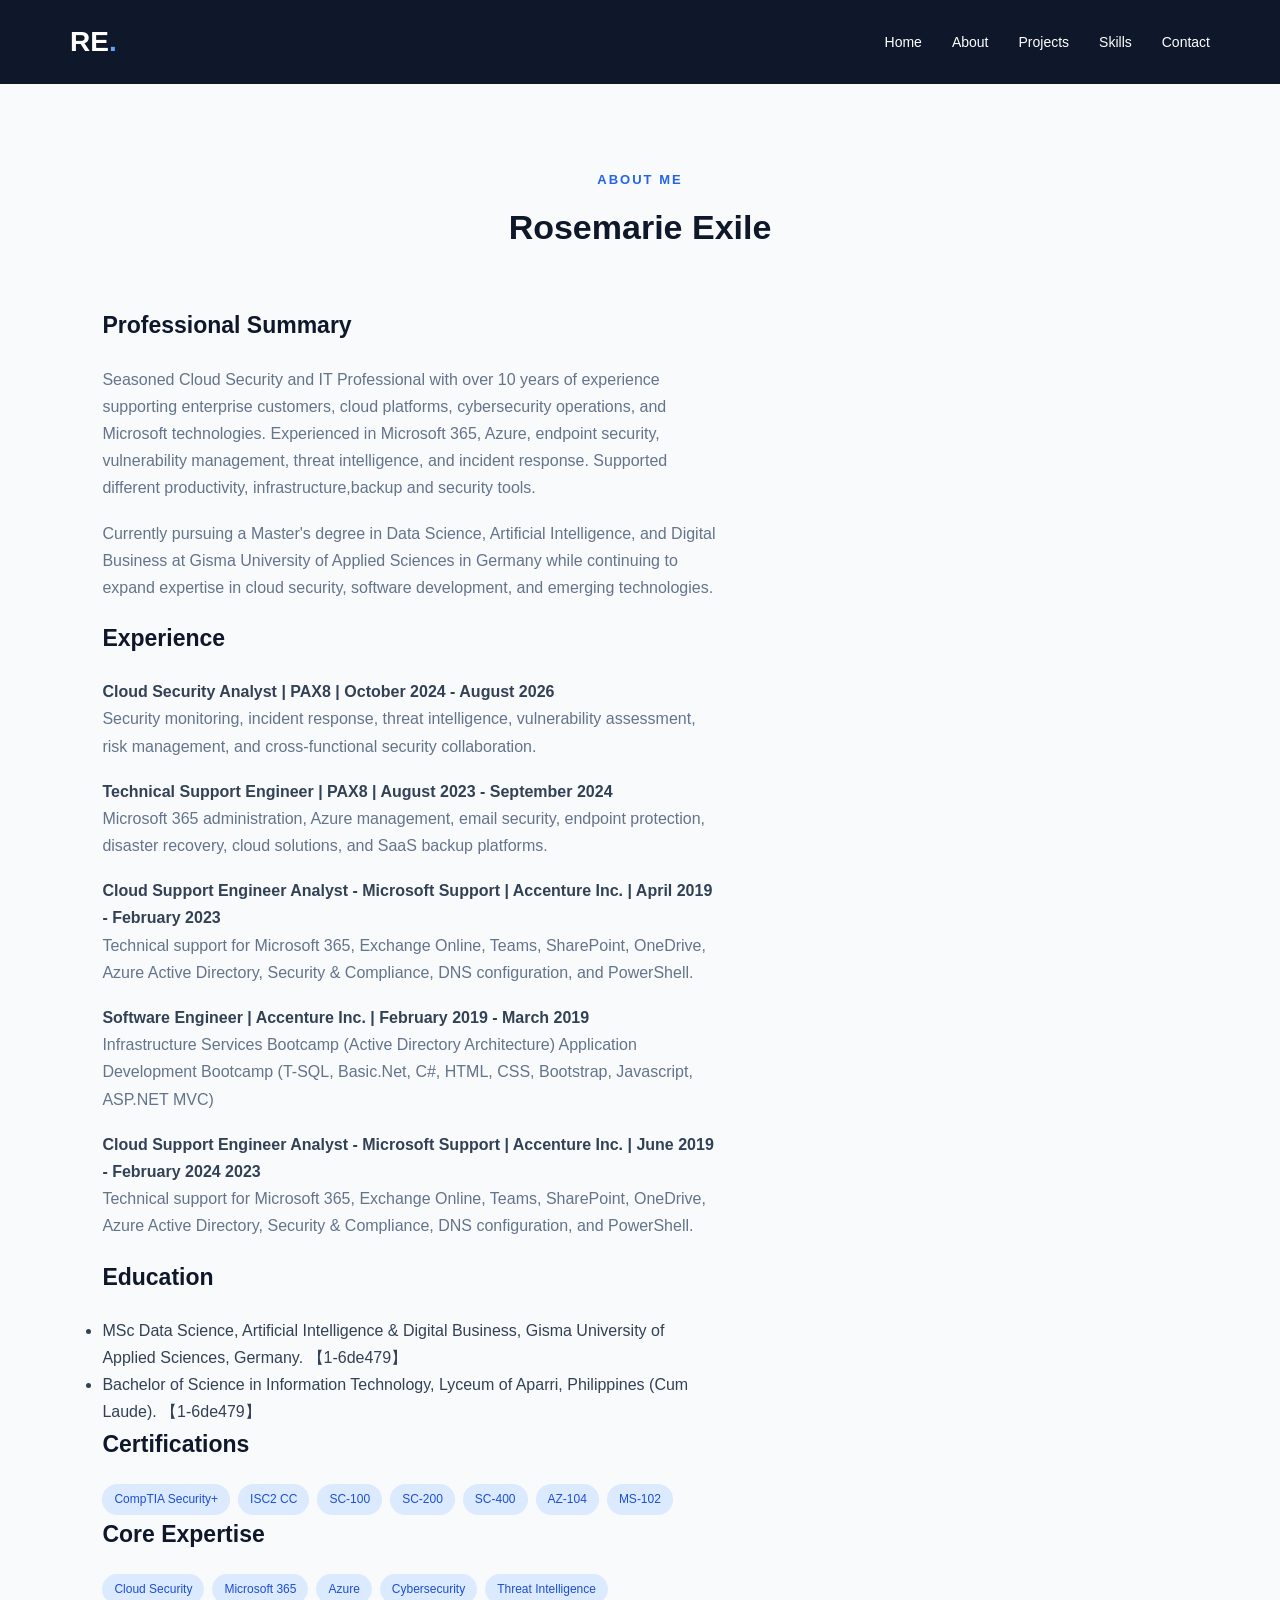
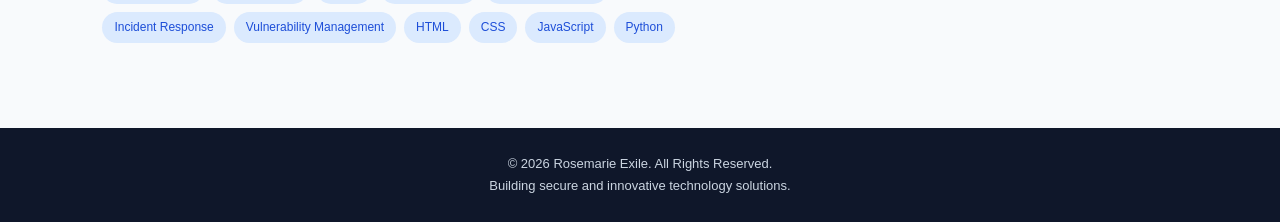
==== about.html @ 99859e03 "Update index, about and style" ====
<!DOCTYPE html>
<html lang="en">
<head>
    <meta charset="UTF-8">
    <meta name="viewport" content="width=device-width, initial-scale=1.0">
    <title>About Me | Rosemarie Exile</title>
    <link rel="stylesheet" href="style.css">
</head>

<body>

    <!-- NAVIGATION -->
    <header class="header">
        <nav class="navbar">
            <a href="index.html" class="logo">RE<span>.</span></a>

            <ul class="nav-links">
                <li><a href="index.html">Home</a></li>
                <li><a href="about.html">About</a></li>
                <li><a href="index.html#projects">Projects</a></li>
                <li><a href="index.html#skills">Skills</a></li>
                <li><a href="index.html#contact">Contact</a></li>
            </ul>
        </nav>
    </header>

    <!-- ABOUT CONTENT -->
    <section class="section">

        <div class="section-heading">
            <p>ABOUT ME</p>
            <h2>Rosemarie Exile</h2>
        </div>

        <div class="about-content">

            <div class="about-text">

                <h3>Professional Summary</h3>

                <p>
                    Seasoned Cloud Security and IT Professional with over
                    10 years of experience supporting enterprise customers,
                    cloud platforms, cybersecurity operations, and Microsoft
                    technologies. Experienced in Microsoft 365, Azure,
                    endpoint security, vulnerability management,
                    threat intelligence, and incident response. Supported different 
                    productivity, infrastructure,backup and security tools.
                </p>

                <p>
                    Currently pursuing a Master's degree in Data Science,
                    Artificial Intelligence, and Digital Business at
                    Gisma University of Applied Sciences in Germany while
                    continuing to expand expertise in cloud security,
                    software development, and emerging technologies.
                </p>

                <h3>Experience</h3>

                <h4>Cloud Security Analyst | PAX8 | October 2024 - August 2026</h4>
                <p>
                    Security monitoring, incident response, threat intelligence,
                    vulnerability assessment, risk management, and cross-functional
                    security collaboration. 
                </p>

                <h4>Technical Support Engineer | PAX8 | August 2023 - September 2024</h4>
                <p>
                    Microsoft 365 administration, Azure management,
                    email security, endpoint protection, disaster recovery,
                    cloud solutions, and SaaS backup platforms. 
                </p>

                <h4>Cloud Support Engineer Analyst - Microsoft Support | Accenture Inc. | April 2019 - February 2023</h4>
                <p>
                    Technical support for Microsoft 365, Exchange Online,
                    Teams, SharePoint, OneDrive, Azure Active Directory,
                    Security & Compliance, DNS configuration, and PowerShell. 
                </p>

                <h4>Software Engineer | Accenture Inc. | February 2019 - March 2019</h4>
                <p>
                    Infrastructure Services Bootcamp (Active Directory Architecture) 
                    Application Development Bootcamp (T-SQL, Basic.Net, C#, HTML, CSS,
                    Bootstrap, Javascript, ASP.NET MVC)

                </p>

                <h4>Cloud Support Engineer Analyst - Microsoft Support | Accenture Inc. | June 2019 - February 2024 2023</h4>
                <p>
                    Technical support for Microsoft 365, Exchange Online,
                    Teams, SharePoint, OneDrive, Azure Active Directory,
                    Security & Compliance, DNS configuration, and PowerShell. 
                </p>

                <h3>Education</h3>

                <ul>
                    <li>
                        MSc Data Science, Artificial Intelligence &
                        Digital Business,
                        Gisma University of Applied Sciences,
                        Germany. 【1-6de479】
                    </li>

                    <li>
                        Bachelor of Science in Information Technology,
                        Lyceum of Aparri, Philippines
                        (Cum Laude). 【1-6de479】
                    </li>
                </ul>

                <h3>Certifications</h3>

                <div class="skill-list">
                    <span>CompTIA Security+</span>
                    <span>ISC2 CC</span>
                    <span>SC-100</span>
                    <span>SC-200</span>
                    <span>SC-400</span>
                    <span>AZ-104</span>
                    <span>MS-102</span>
                </div>

                <h3>Core Expertise</h3>

                <div class="skill-list">
                    <span>Cloud Security</span>
                    <span>Microsoft 365</span>
                    <span>Azure</span>
                    <span>Cybersecurity</span>
                    <span>Threat Intelligence</span>
                    <span>Incident Response</span>
                    <span>Vulnerability Management</span>
                    <span>HTML</span>
                    <span>CSS</span>
                    <span>JavaScript</span>
                    <span>Python</span>
                </div>

            </div>

        </div>

    </section>

    <!-- FOOTER -->
    <footer class="footer">
        <p>&copy; 2026 Rosemarie Exile. All Rights Reserved.</p>
        <p>Building secure and innovative technology solutions.</p>
    </footer>

</body>
</html>
---- style.css ----
/* GENERAL SETTINGS */
* {
    margin: 0;
    padding: 0;
    box-sizing: border-box;
    scroll-behavior: smooth;
}

:root {
    --primary: #2563eb;
    --dark: #0f172a;
    --light: #f8fafc;
    --text: #334155;
    --muted: #64748b;
    --white: #ffffff;
}

body {
    font-family: Arial, Helvetica, sans-serif;
    background: var(--light);
    color: var(--text);
    line-height: 1.7;
}

a {
    text-decoration: none;
}

/* NAVIGATION */
.header {
    background: var(--dark);
    position: sticky;
    top: 0;
    z-index: 100;
}

.navbar {
    max-width: 1200px;
    margin: auto;
    padding: 18px 30px;
    display: flex;
    justify-content: space-between;
    align-items: center;
}

.logo {
    color: var(--white);
    font-size: 28px;
    font-weight: bold;
}

.logo span {
    color: #60a5fa;
}

.nav-links {
    display: flex;
    gap: 30px;
    list-style: none;
}

.nav-links a {
    color: var(--white);
    font-size: 14px;
    transition: 0.3s;
}

.nav-links a:hover {
    color: #60a5fa;
}

/* HERO SECTION */
.hero {
    min-height: 550px;
    background: var(--dark);
    color: var(--white);
    display: flex;
    align-items: center;
    justify-content: space-between;
    padding: 80px max(8%, calc((100% - 1100px) / 2));
    gap: 50px;
}

.hero-content {
    max-width: 650px;
}

.greeting {
    color: #60a5fa;
    font-weight: bold;
    letter-spacing: 2px;
    font-size: 13px;
}

.hero h1 {
    font-size: clamp(36px, 5vw, 56px);
    margin: 15px 0;
}

.hero h1 span {
    color: #60a5fa;
    display: inline-block;
    white-space: nowrap;
    border-right: 3px solid #60a5fa;
    clip-path: inset(0 100% 0 0);
    animation: name-typing 2s steps(15, end) forwards,
        cursor-blink 0.5s step-end 4,
        cursor-hide 0s 2s forwards;
}

@keyframes name-typing {
    to {
        clip-path: inset(0 0 0 0);
    }
}

@keyframes cursor-blink {
    50% {
        border-color: transparent;
    }
}

@keyframes cursor-hide {
    to {
        border-color: transparent;
    }
}

@media (prefers-reduced-motion: reduce) {
    .hero h1 span {
        animation: none;
        clip-path: none;
        border-right: 0;
    }
}

.hero h2 {
    font-size: 22px;
    margin-bottom: 20px;
    color: #cbd5e1;
}

.hero-description {
    color: #cbd5e1;
    margin-bottom: 30px;
}

.hero-image img {
    width: 260px;
    height: 260px;
    object-fit: cover;
    border-radius: 50%;
     /* border: 5px solid #2563eb;*/
}

/* BUTTONS */
.hero-buttons {
    display: flex;
    flex-wrap: wrap;
    gap: 15px;
}

.btn {
    display: inline-block;
    padding: 12px 25px;
    border-radius: 6px;
    font-weight: bold;
    transition: 0.3s;
}

.primary-btn {
    background: var(--primary);
    color: var(--white);
}

.primary-btn:hover {
    background: #1d4ed8;
    transform: translateY(-3px);
}

.secondary-btn {
    border: 1px solid #60a5fa;
    color: var(--white);
}

.secondary-btn:hover {
    background: #2563eb;
}

/* GENERAL SECTIONS */
.section {
    padding: 85px 8%;
    max-width: 1400px;
    margin: auto;
}

.section-heading {
    text-align: center;
    margin-bottom: 50px;
}

.section-heading > p {
    color: var(--primary);
    font-weight: bold;
    letter-spacing: 2px;
    font-size: 13px;
}

.section-heading h2 {
    color: var(--dark);
    font-size: 34px;
    margin: 8px 0;
}

.section-heading span {
    color: var(--muted);
}

/* ABOUT SECTION */
.about-content {
    display: grid;
    grid-template-columns: 1.5fr 1fr;
    gap: 50px;
    align-items: start;
}

.about-text h3,
.about-card h3 {
    color: var(--dark);
    font-size: 23px;
    margin-bottom: 20px;
}

.about-text p {
    margin-bottom: 18px;
    color: var(--muted);
}

.about-text .btn {
    margin-top: 10px;
}

.about-card {
    background: var(--white);
    padding: 30px;
    border-radius: 12px;
    box-shadow: 0 5px 20px rgba(15, 23, 42, 0.07);
}

.highlight {
    border-left: 4px solid var(--primary);
    padding-left: 15px;
    margin: 20px 0;
}

.highlight h4 {
    color: var(--primary);
    font-size: 19px;
}

.highlight p {
    color: var(--muted);
}

/* PROJECTS */
.projects-section {
    background: #eff6ff;
    max-width: none;
}

.project-grid {
    max-width: 1200px;
    margin: auto;
    display: grid;
    grid-template-columns: repeat(3, 1fr);
    gap: 25px;
}

.project-card {
    background: var(--white);
    border-radius: 12px;
    overflow: hidden;
    box-shadow: 0 5px 20px rgba(15, 23, 42, 0.07);
    transition: 0.3s;
}

.project-card:hover {
    transform: translateY(-7px);
    box-shadow: 0 10px 25px rgba(15, 23, 42, 0.12);
}

.project-card img {
    width: 100%;
    height: 200px;
    object-fit: cover;
}

.project-info {
    padding: 25px;
}

.project-info h3 {
    color: var(--dark);
    margin-bottom: 10px;
}

.project-info p {
    color: var(--muted);
    font-size: 14px;
    margin-bottom: 20px;
}

.project-tags,
.skill-list {
    display: flex;
    flex-wrap: wrap;
    gap: 8px;
    margin-bottom: 20px;
}

.project-tags span,
.skill-list span {
    background: #dbeafe;
    color: #1d4ed8;
    padding: 5px 12px;
    border-radius: 20px;
    font-size: 12px;
}

.project-info a {
    color: var(--primary);
    font-weight: bold;
}

/* SKILLS */
.skills-grid {
    display: grid;
    grid-template-columns: repeat(2, 1fr);
    gap: 25px;
}

.skill-category {
    background: var(--white);
    padding: 25px;
    border-radius: 12px;
    border: 1px solid #e2e8f0;
}

.skill-category h3 {
    color: var(--dark);
    margin-bottom: 20px;
}

.skill-list {
    margin-bottom: 0;
}

/* CONTACT */
.contact-section {
    text-align: center;
}

.contact-links {
    display: flex;
    justify-content: center;
    align-items: center;
    gap: 25px;
    flex-wrap: wrap;
}

.contact-links > a:not(.btn) {
    color: var(--primary);
    font-weight: bold;
}

.contact-links > a:not(.btn):hover {
    text-decoration: underline;
}

/* FOOTER */
.footer {
    background: var(--dark);
    color: #cbd5e1;
    text-align: center;
    padding: 25px;
    font-size: 13px;
}

/* RESPONSIVE DESIGN */
@media (max-width: 768px) {

    .navbar {
        flex-direction: column;
        gap: 15px;
    }

    .nav-links {
        gap: 15px;
        flex-wrap: wrap;
        justify-content: center;
    }

    .hero {
        flex-direction: column-reverse;
        text-align: center;
        padding: 60px 25px;
    }

    .hero-image img {
        width: 200px;
        height: 200px;
    }

    .hero-buttons {
        justify-content: center;
    }

    .about-content {
        grid-template-columns: 1fr;
    }

    .project-grid {
        grid-template-columns: 1fr;
    }

    .skills-grid {
        grid-template-columns: 1fr;
    }

    .section {
        padding: 60px 25px;
    }
}

@media (max-width: 400px) {
    .nav-links {
        gap: 10px;
    }

    .nav-links a {
        font-size: 12px;
    }

    .hero h2 {
        font-size: 18px;
    }
}
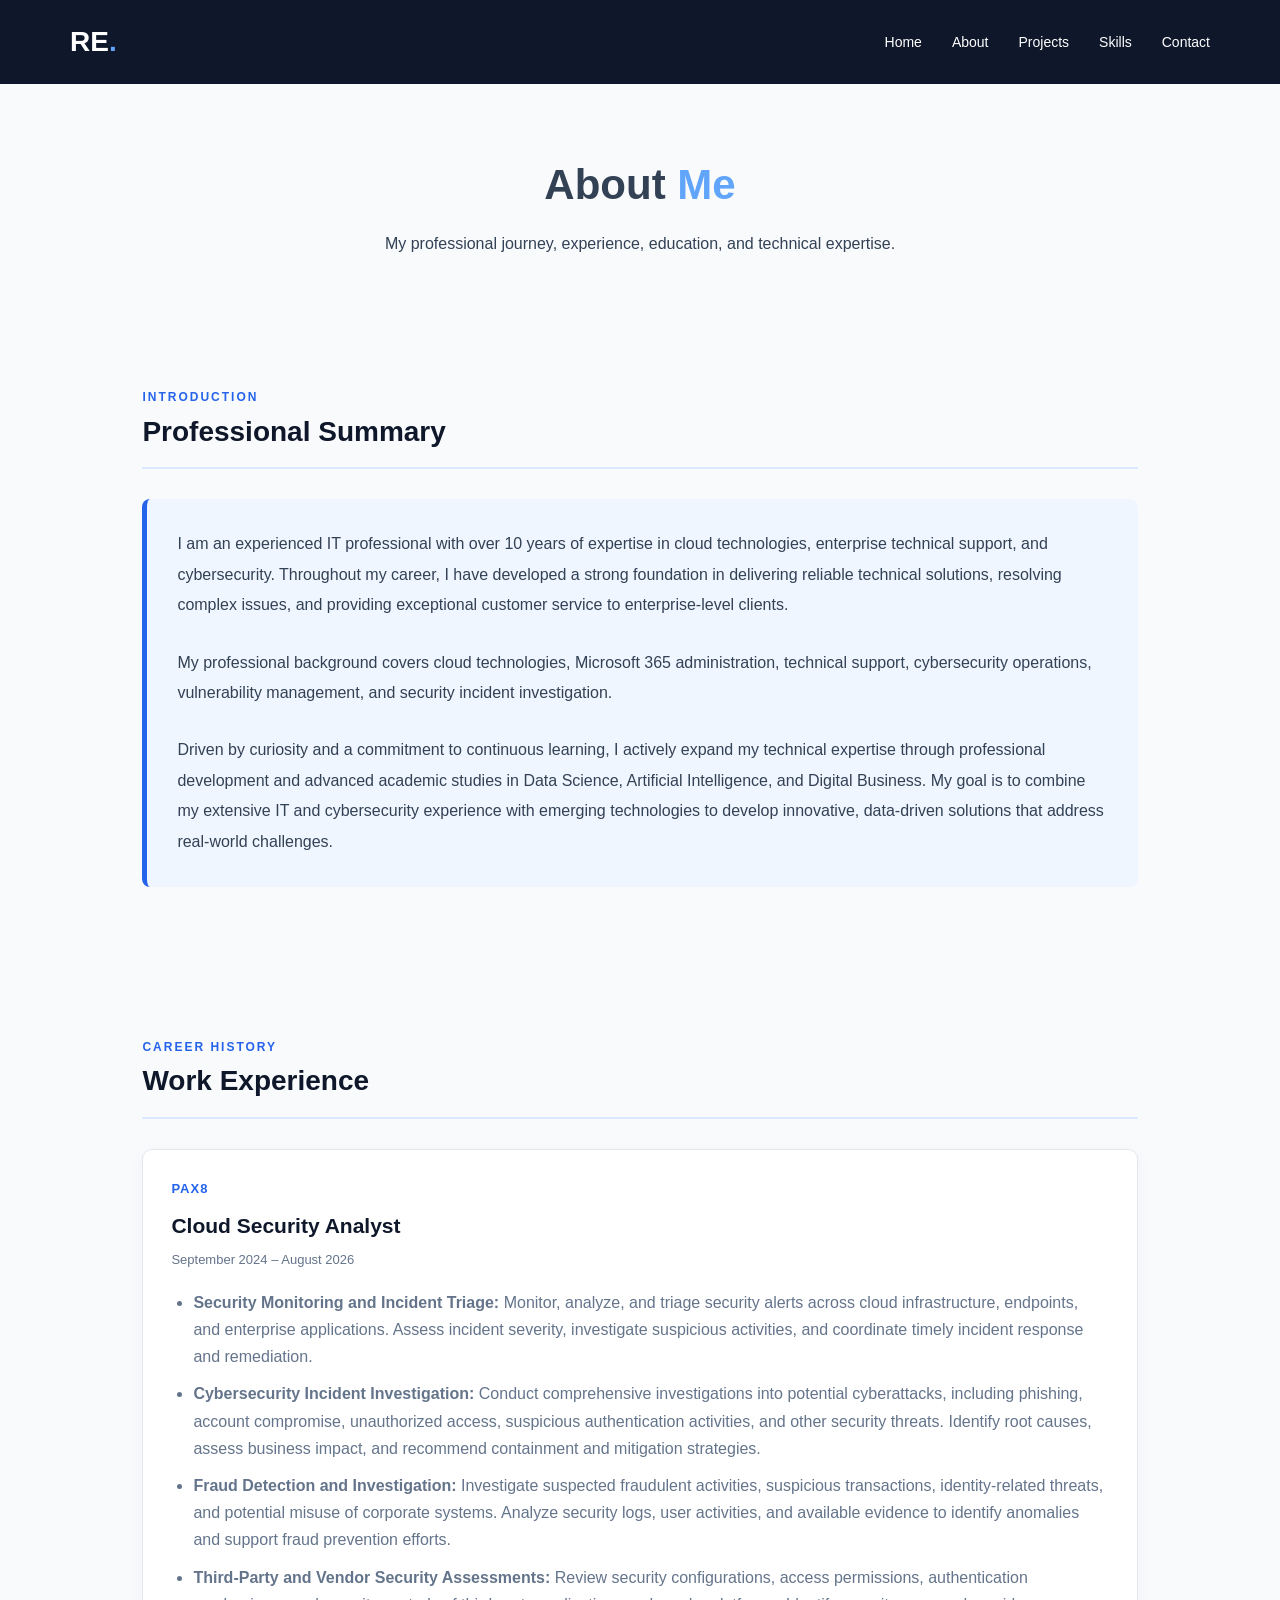
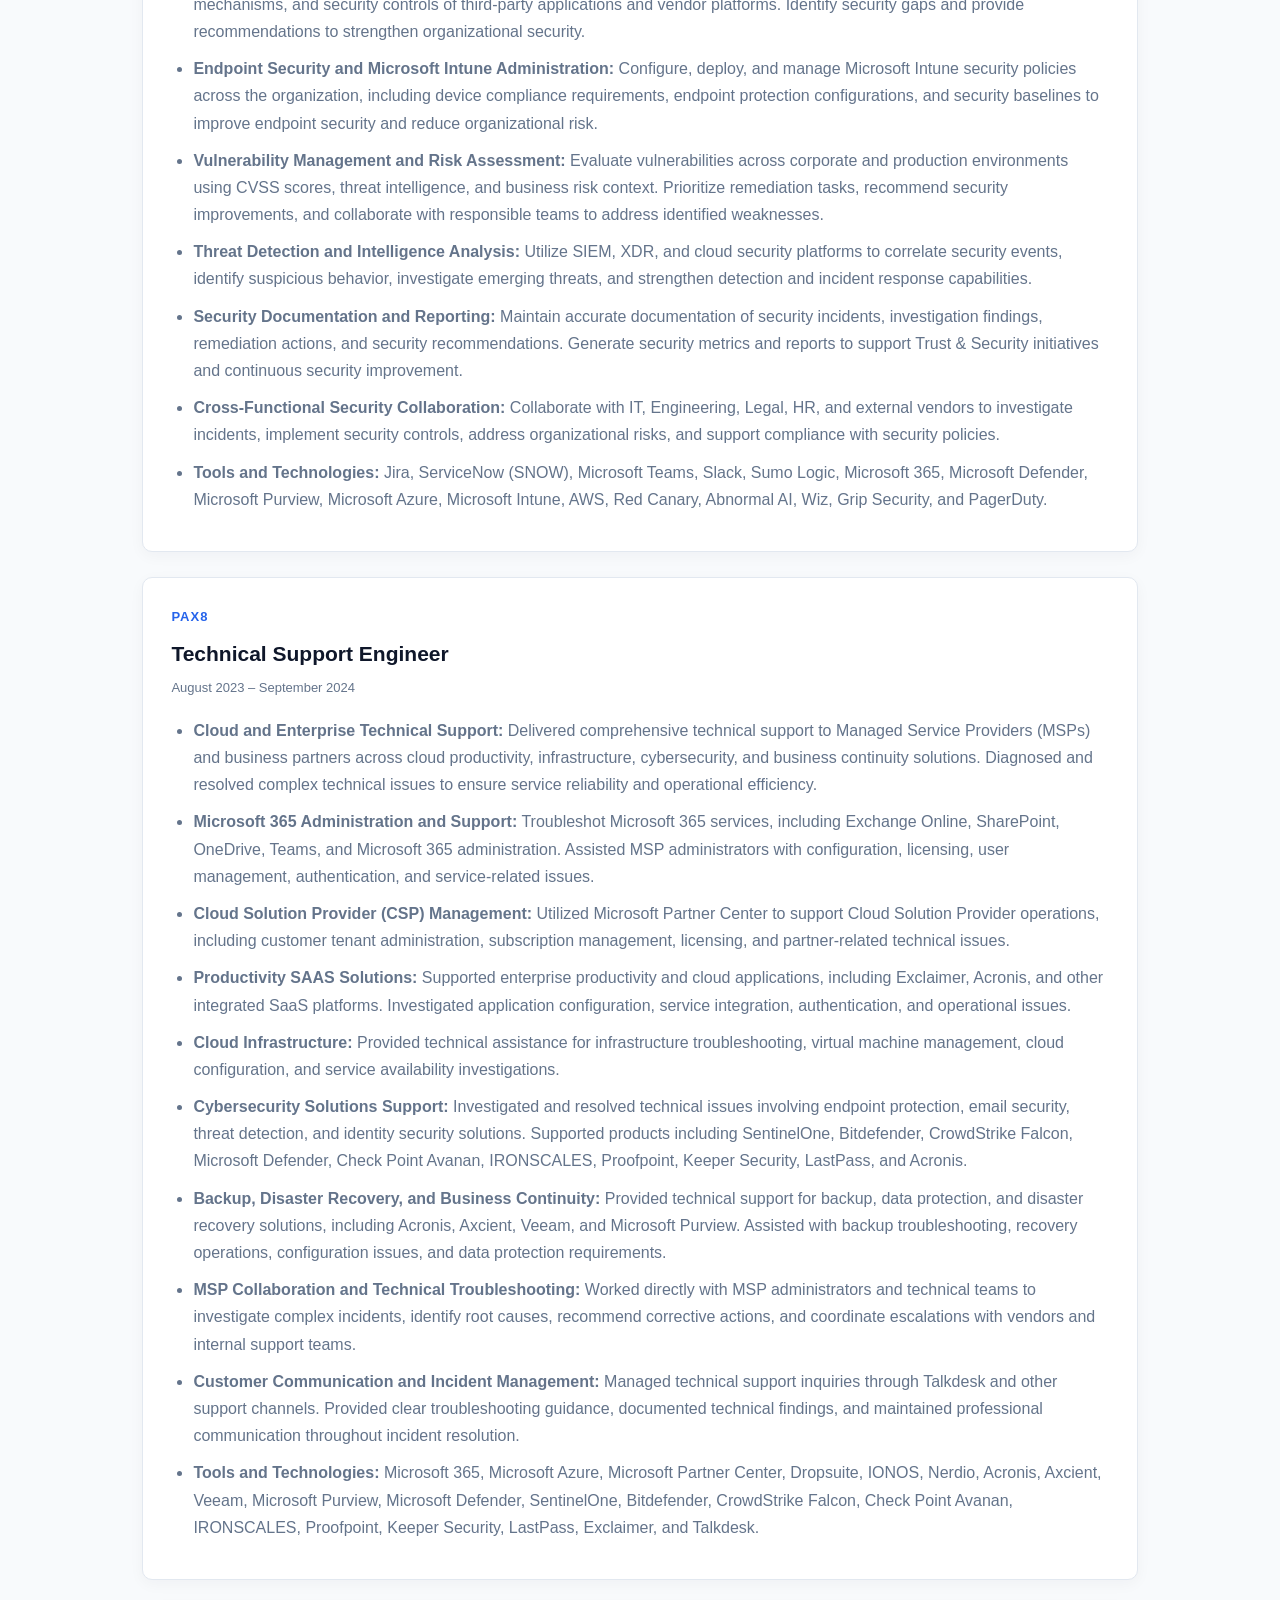
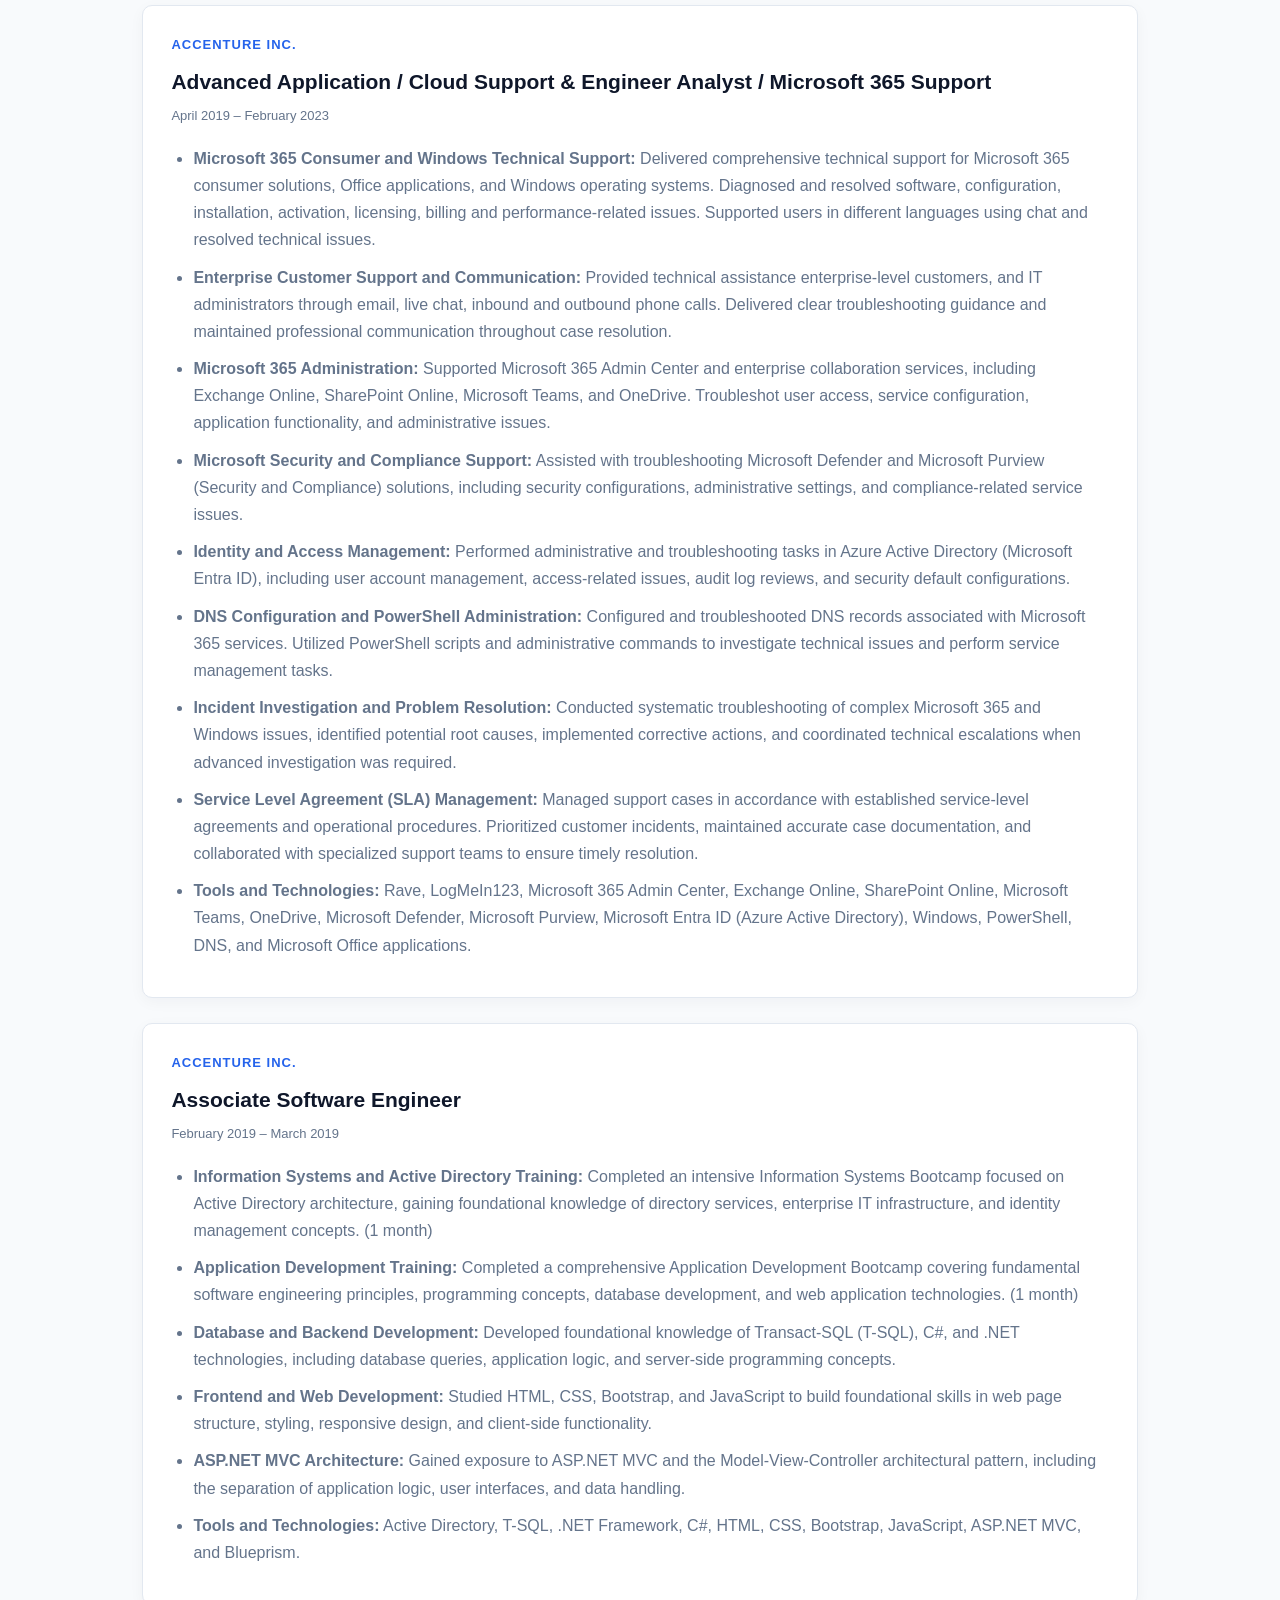
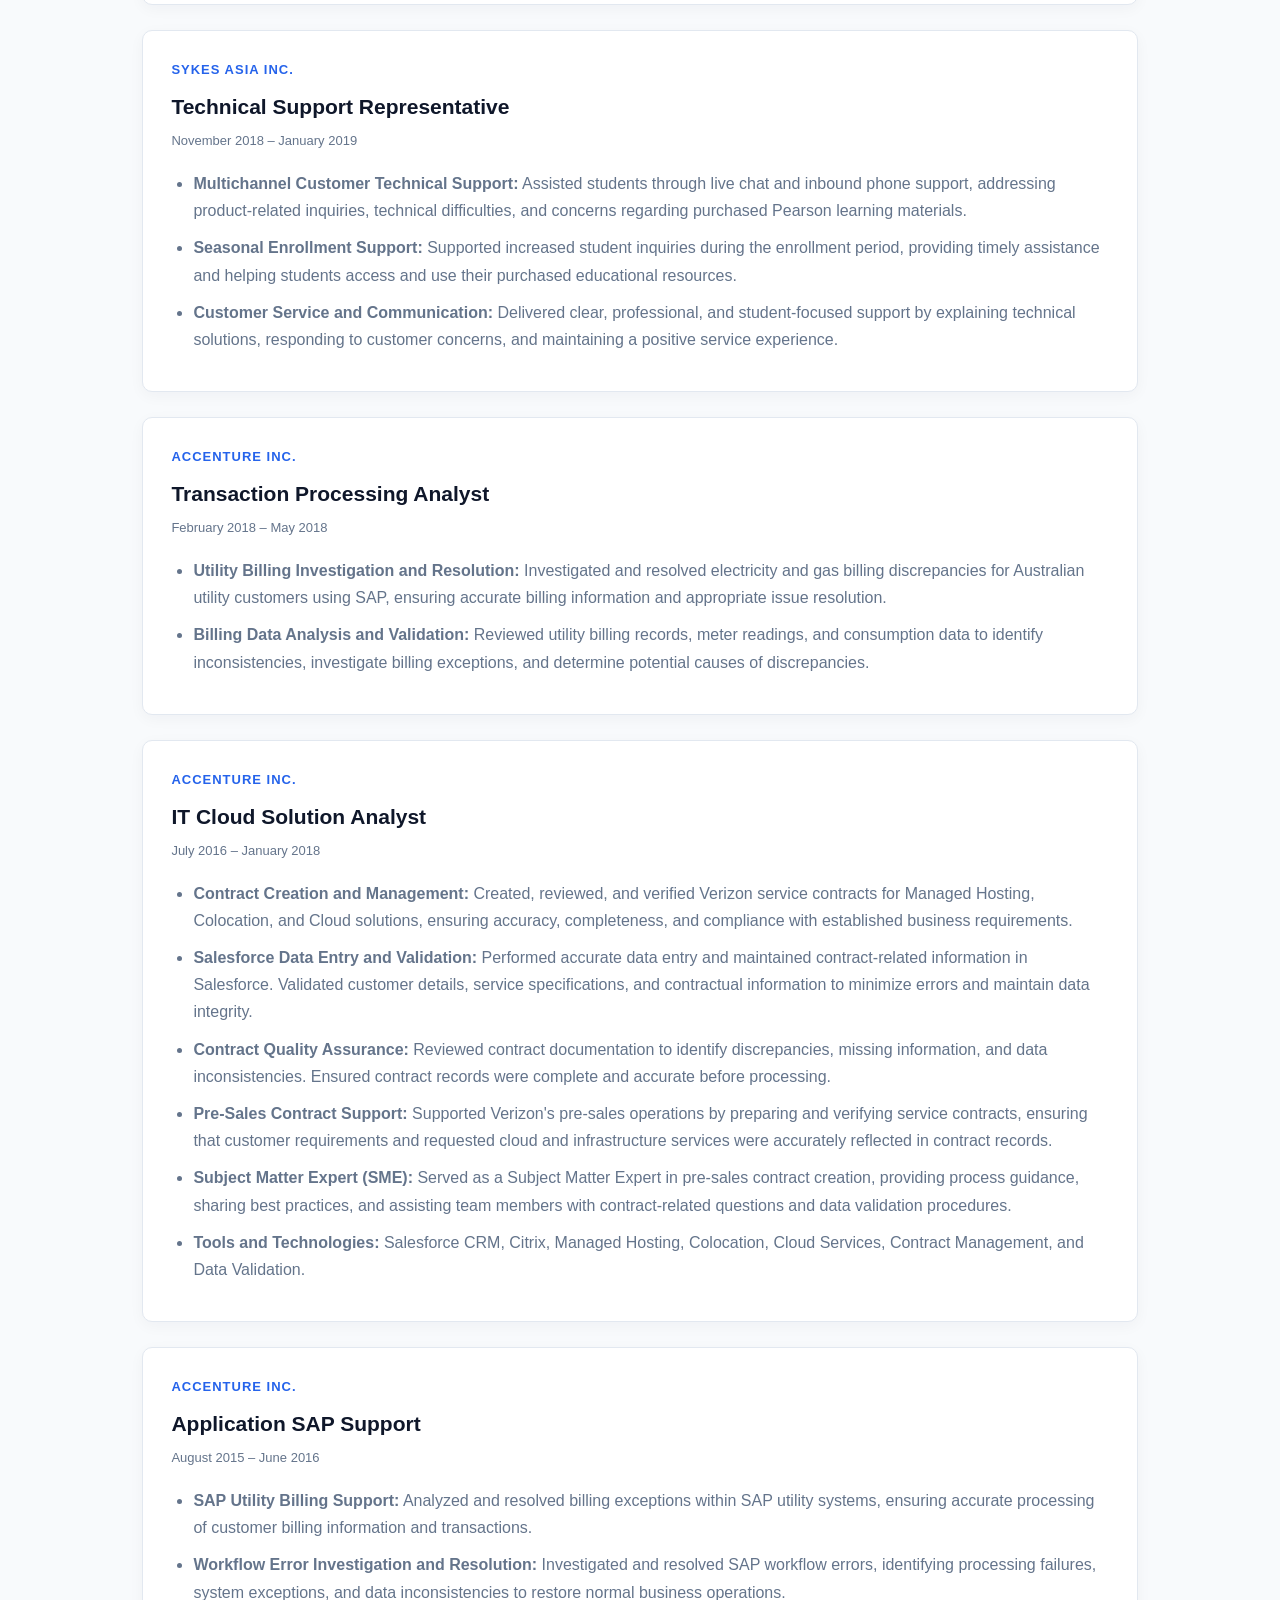
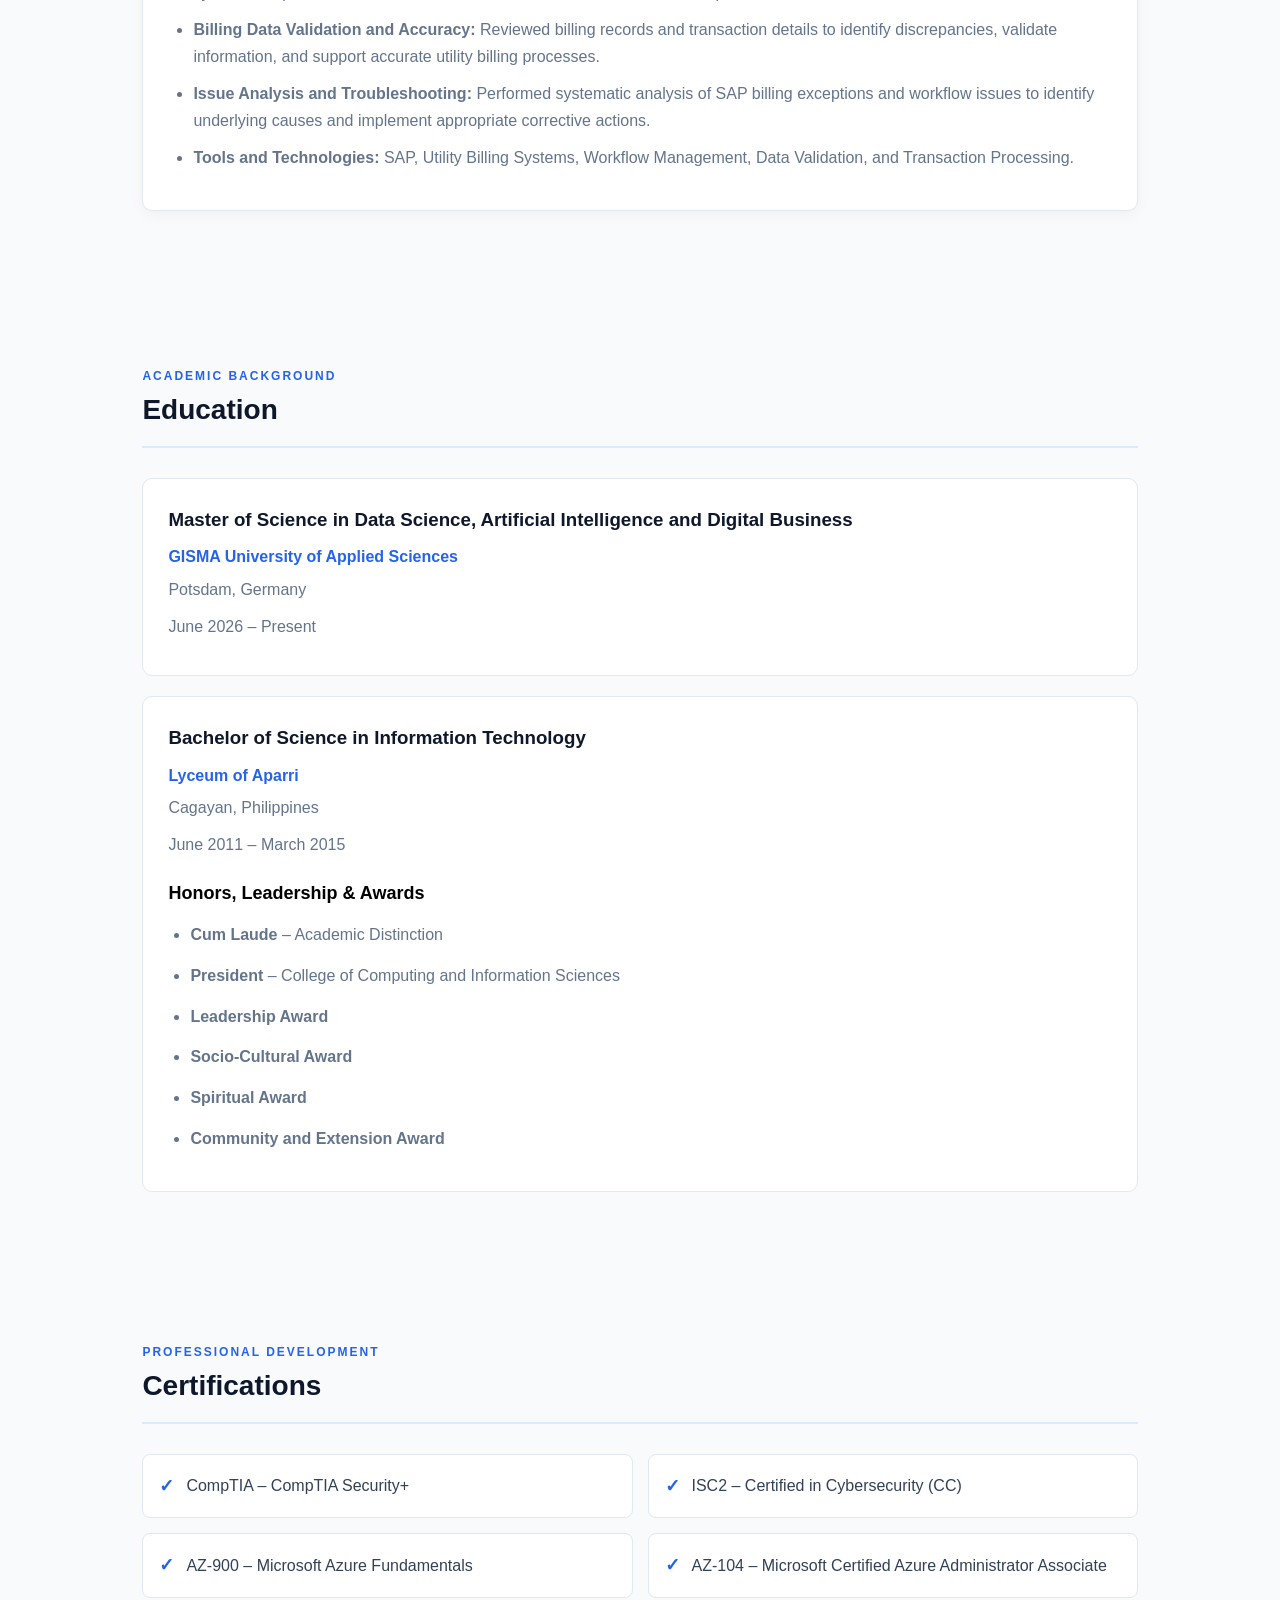
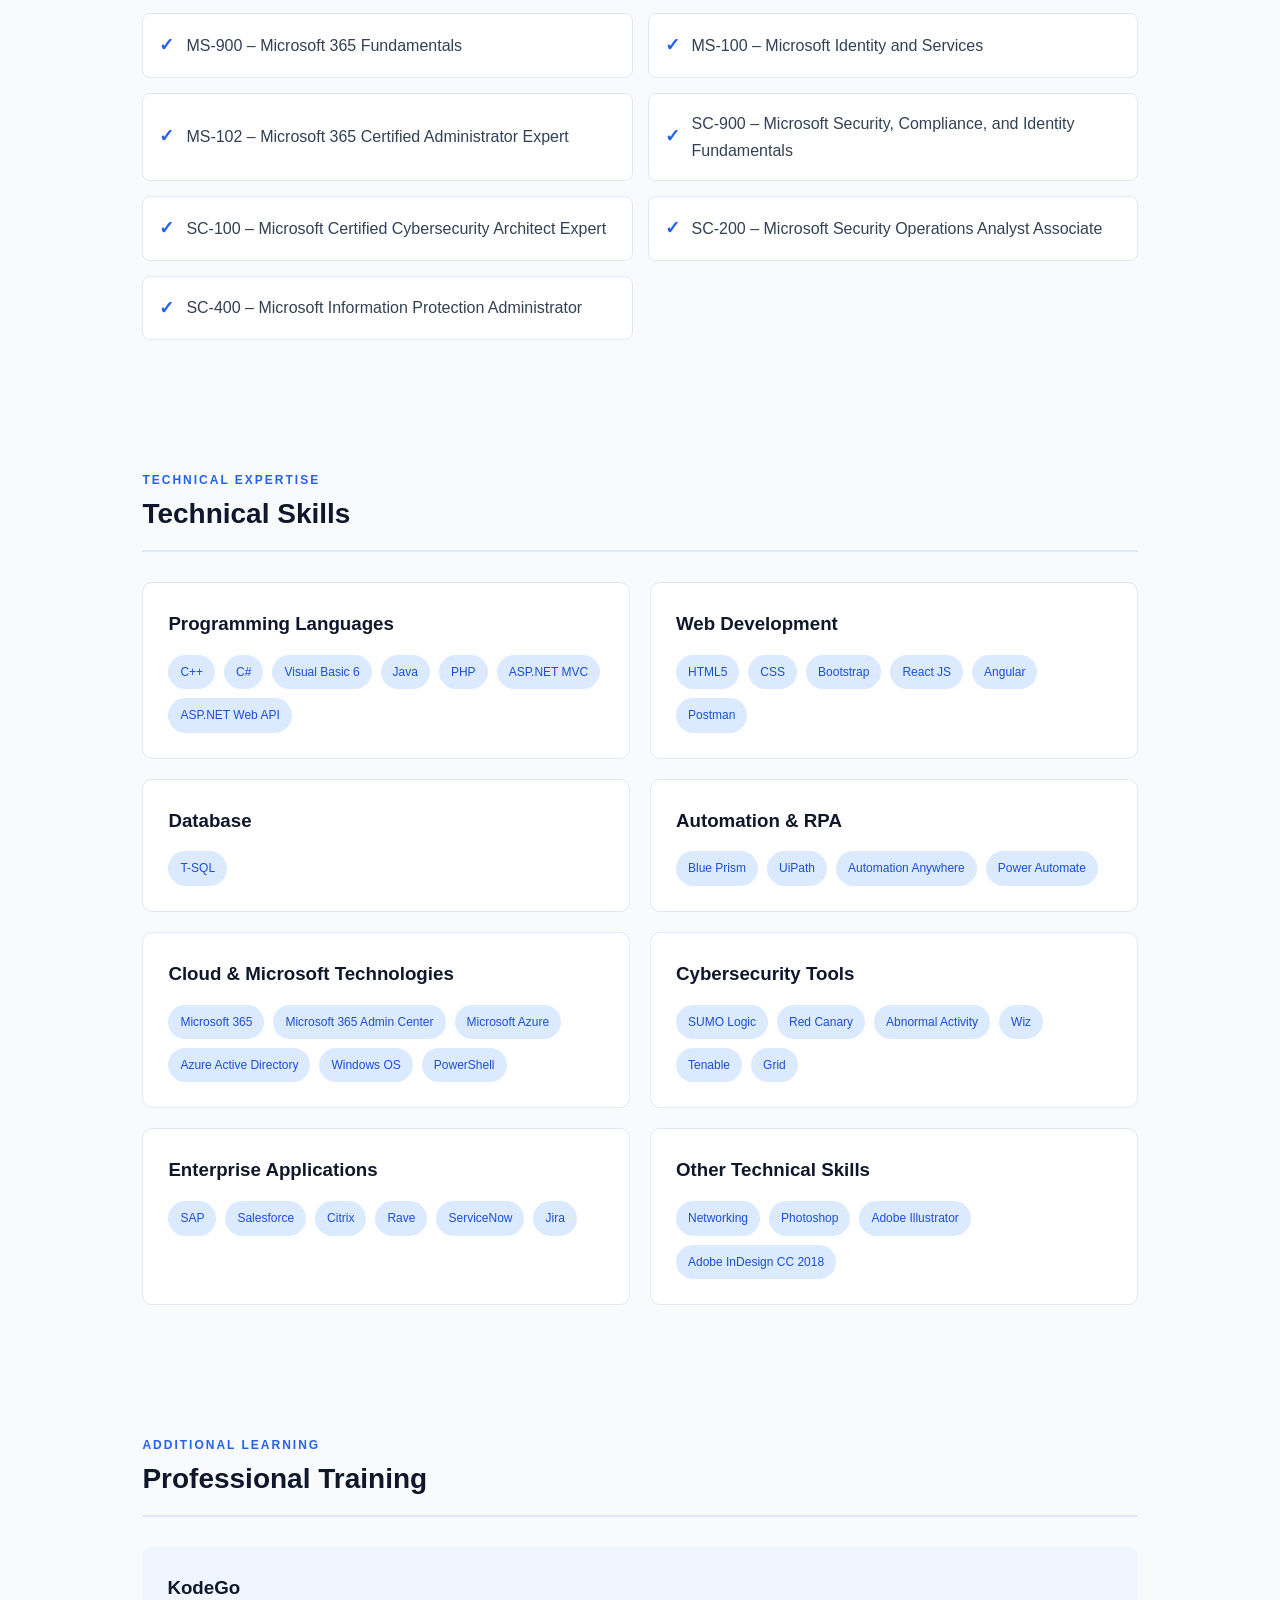
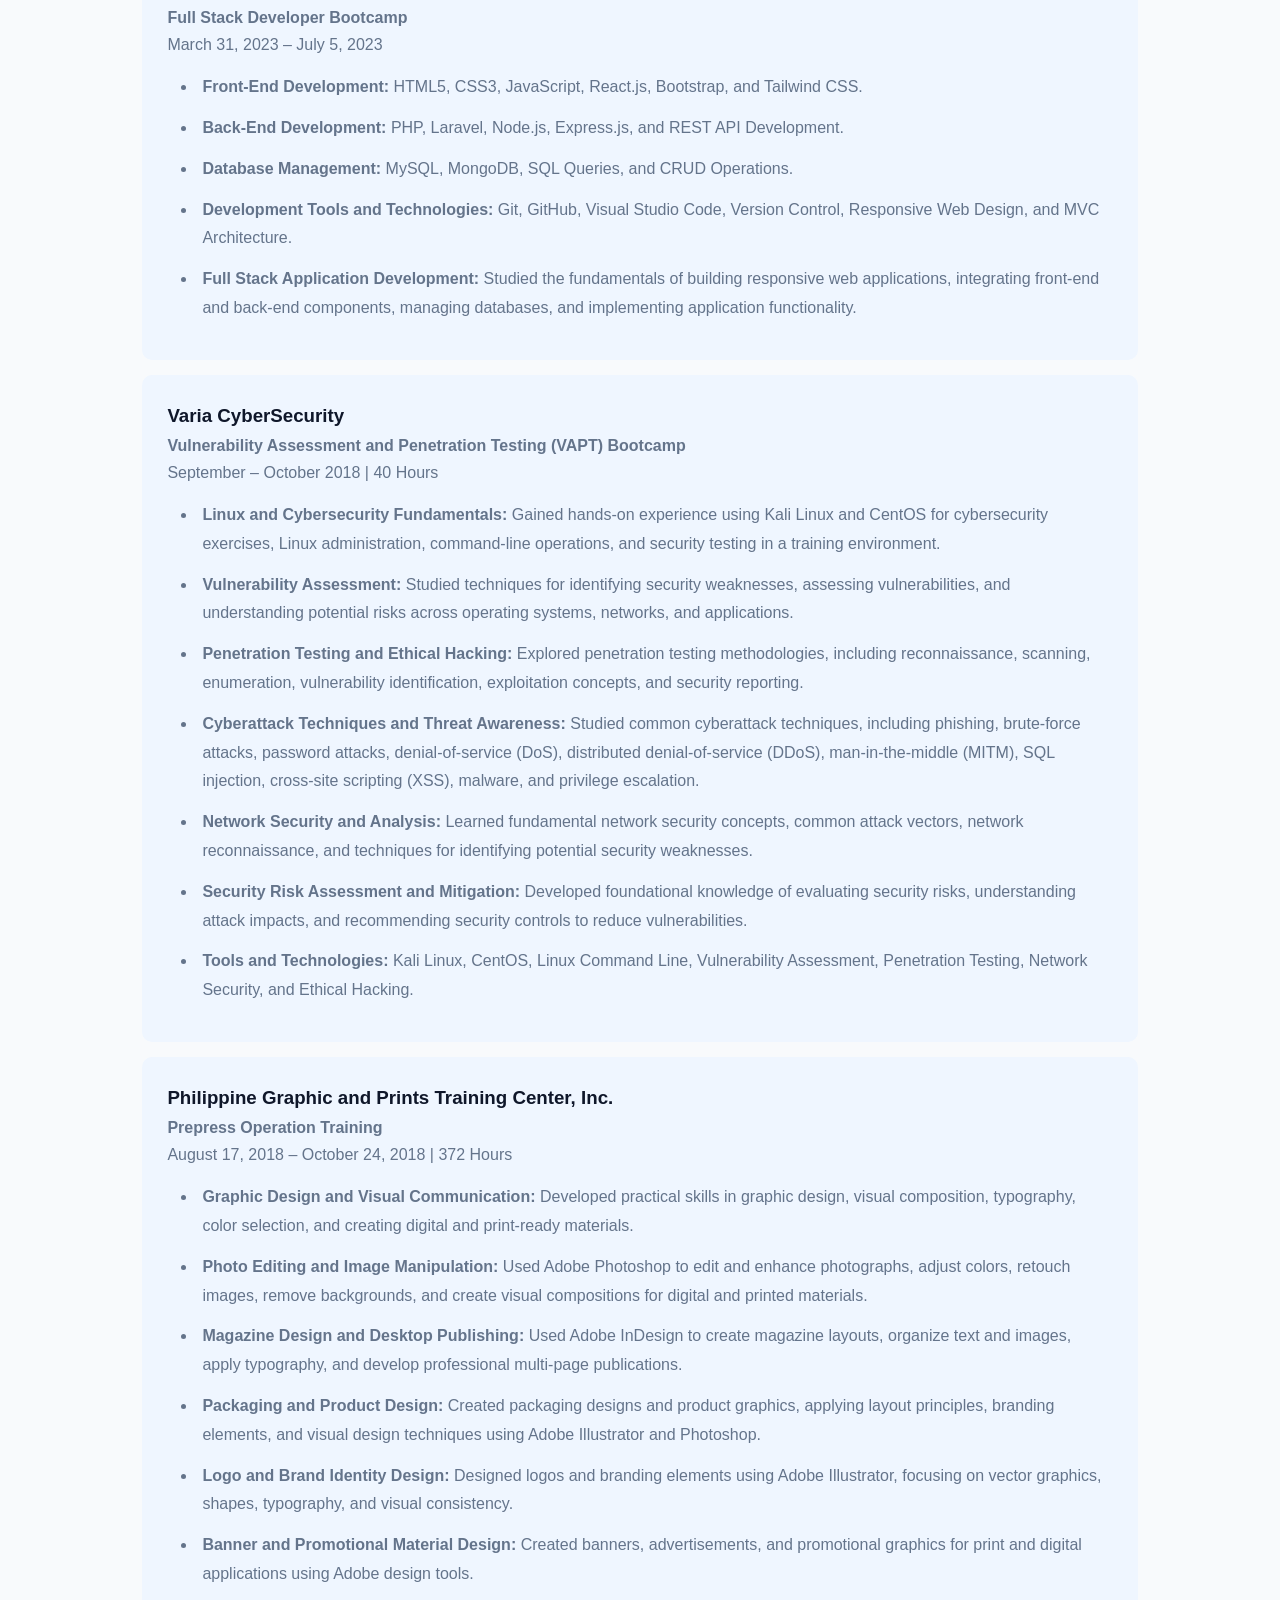
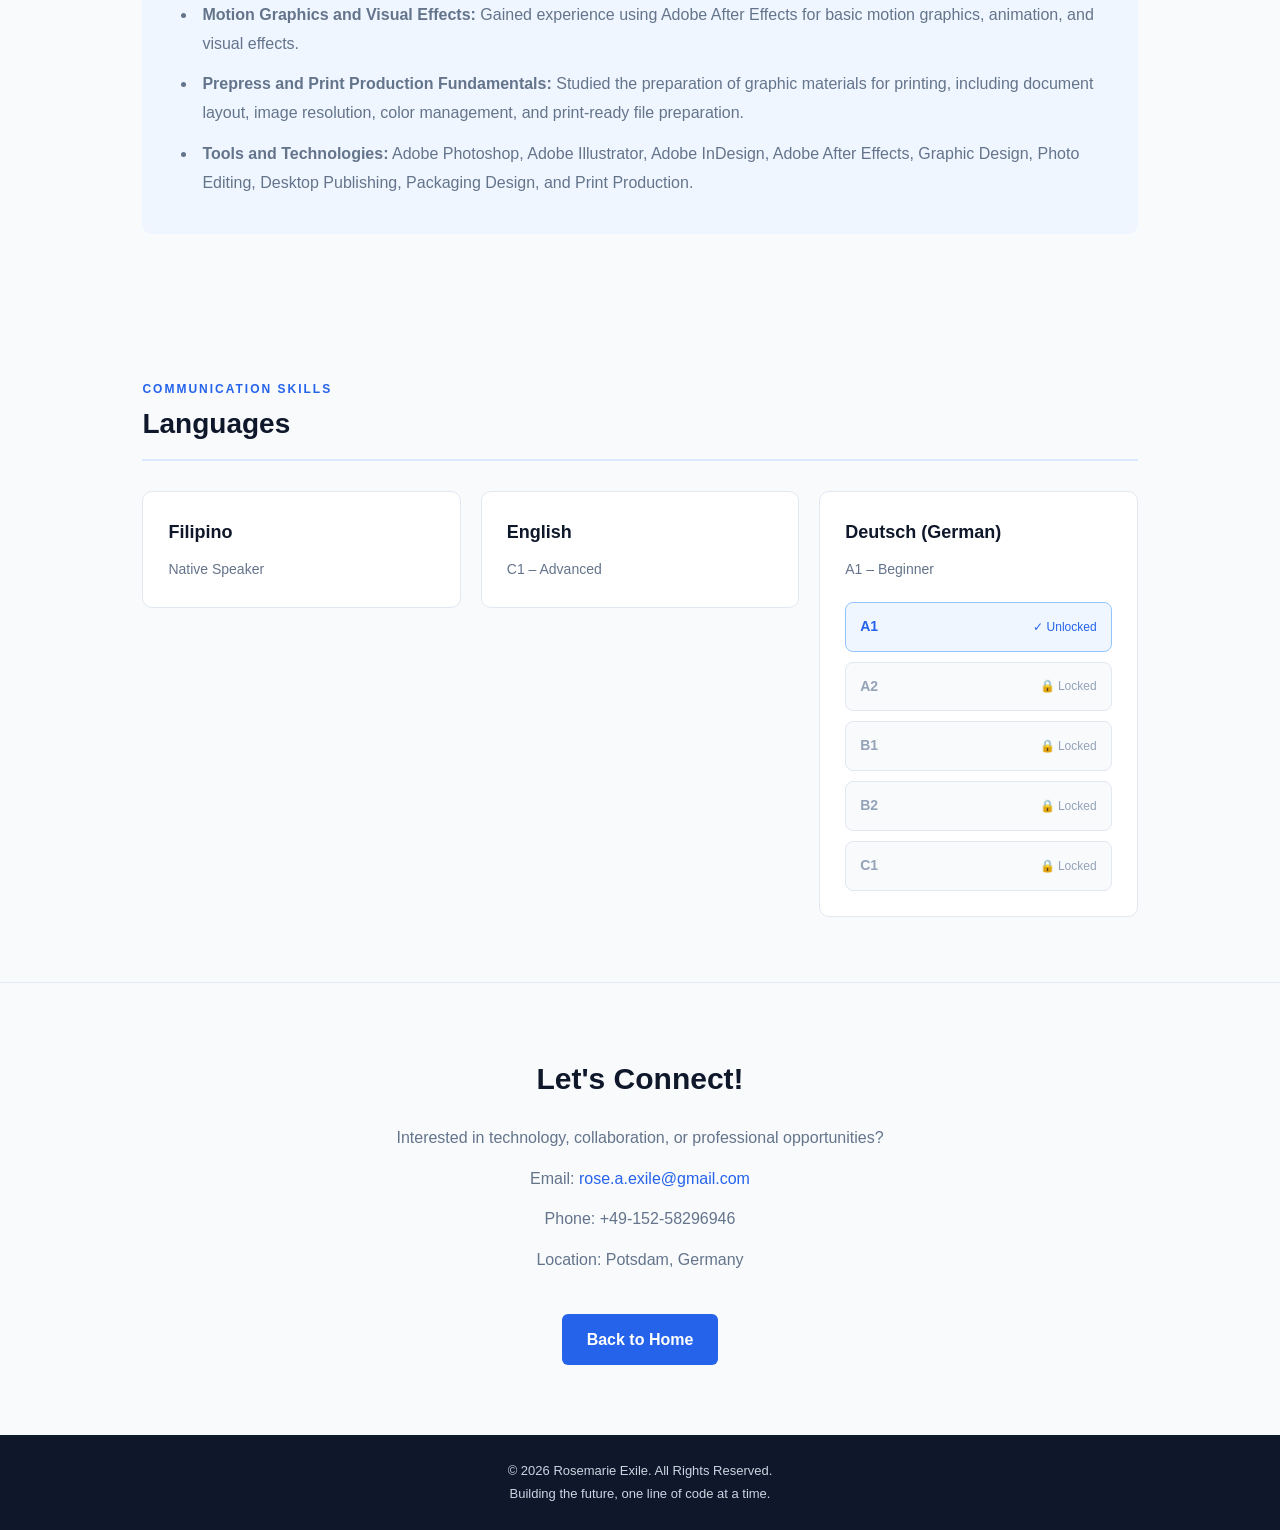
==== commit 4fcef019: "Update index, about and style" ====
--- a/about.html
+++ b/about.html
@@ -1,10 +1,429 @@
+
 <!DOCTYPE html>
 <html lang="en">
+
 <head>
     <meta charset="UTF-8">
     <meta name="viewport" content="width=device-width, initial-scale=1.0">
+
+    <meta name="description" content="Professional background, work experience, education, certifications, and technical skills of Rosemarie Exile.">
+
     <title>About Me | Rosemarie Exile</title>
+
     <link rel="stylesheet" href="style.css">
+
+    <style>
+        /* ABOUT PAGE */
+        .about-hero {
+            
+            padding: 65px 8%;
+            text-align: center;
+        }
+
+        .about-hero h1 {
+            font-size: 42px;
+            margin-bottom: 10px;
+        }
+
+        .about-hero h1 span {
+            color: #60a5fa;
+        }
+
+        .about-hero p {
+            color: var(--text);
+        }
+
+        .resume-section {
+            padding: 65px 8%;
+            max-width: 1200px;
+            margin: auto;
+        }
+        
+
+        .resume-heading {
+            margin-bottom: 30px;
+            border-bottom: 2px solid #dbeafe;
+            padding-bottom: 12px;
+        }
+
+        .resume-heading h2 {
+            color: var(--dark);
+            font-size: 28px;
+        }
+
+        .resume-heading p {
+            color: var(--primary);
+            font-size: 12px;
+            font-weight: bold;
+            letter-spacing: 2px;
+        }
+
+        .summary-card {
+            background: #eff6ff;
+            border-left: 5px solid var(--primary);
+            padding: 30px;
+            border-radius: 8px;
+            margin-bottom: 20px;
+        }
+
+        .summary-card p {
+            color: var(--text);
+            line-height: 1.9;
+        }
+
+        /* EXPERIENCE */
+        .experience-card {
+            background: white;
+            border: 1px solid #e2e8f0;
+            border-radius: 10px;
+            padding: 28px;
+            margin-bottom: 25px;
+            box-shadow: 0 4px 15px rgba(15, 23, 42, 0.04);
+        }
+
+        .company-name {
+            color: var(--primary);
+            font-size: 13px;
+            font-weight: bold;
+            letter-spacing: 1px;
+            margin-bottom: 8px;
+        }
+
+        .job-title {
+            color: var(--dark);
+            font-size: 21px;
+            margin-bottom: 5px;
+        }
+
+        .job-date {
+            color: var(--muted);
+            font-size: 13px;
+            margin-bottom: 18px;
+        }
+
+        .experience-card ul {
+            padding-left: 22px;
+        }
+
+        .experience-card li {
+            color: var(--muted);
+            margin-bottom: 10px;
+            line-height: 1.7;
+        }
+
+        /* EDUCATION */
+        .education-card {
+            background: white;
+            border: 1px solid #e2e8f0;
+            border-radius: 10px;
+            padding: 25px;
+            margin-bottom: 20px;
+        }
+
+        .education-card h3 {
+            color: var(--dark);
+            margin-bottom: 8px;
+        }
+
+        .education-card h4 {
+            color: var(--primary);
+            margin-bottom: 5px;
+        }
+
+        .education-card p {
+            color: var(--muted);
+            margin-bottom: 10px;
+        }
+        .education-awards {
+            margin-top: 20px;
+        }
+
+        .education-awards h3 {
+            font-size: 18px;
+            font-weight: 700;
+            color: #000000;
+            margin-bottom: 12px;
+        }
+
+        .awards-list {
+            padding-left: 22px;
+        }
+
+        .awards-list li {
+            color: #64748b;
+            line-height: 1.8;
+            margin-bottom: 12px;
+        }
+
+        .awards-list li strong {
+            color: #64748b;
+            font-weight: 600;
+        }
+
+        /* CERTIFICATIONS */
+        .certification-grid {
+            display: grid;
+            grid-template-columns: repeat(2, 1fr);
+            gap: 15px;
+        }
+
+        .certification-item {
+            background: white;
+            border: 1px solid #e2e8f0;
+            border-radius: 8px;
+            padding: 16px;
+            color: var(--text);
+            display: flex;
+            align-items: center;
+            gap: 12px;
+        }
+
+        .certification-item::before {
+            content: "✓";
+            color: var(--primary);
+            font-weight: bold;
+            font-size: 18px;
+        }
+
+        /* SKILLS */
+        .resume-skills {
+            display: grid;
+            grid-template-columns: repeat(2, 1fr);
+            gap: 20px;
+        }
+
+        .resume-skill-card {
+            background: white;
+            border: 1px solid #e2e8f0;
+            border-radius: 10px;
+            padding: 25px;
+        }
+
+        .resume-skill-card h3 {
+            color: var(--dark);
+            margin-bottom: 15px;
+        }
+
+        .skill-tags {
+            display: flex;
+            flex-wrap: wrap;
+            gap: 9px;
+        }
+
+        .skill-tags span {
+            background: #dbeafe;
+            color: #1d4ed8;
+            padding: 7px 12px;
+            border-radius: 20px;
+            font-size: 12px;
+        }
+
+        /* TRAINING */
+        .training-card {
+            background: #eff6ff;
+            padding: 25px;
+            border-radius: 10px;
+            margin-bottom: 15px;
+        }
+
+        .training-card h3 {
+            color: var(--dark);
+        }
+
+        .training-card p {
+            color: var(--muted);
+        }
+
+        /* KodeGo Bootcamp Skills */
+        .kodego-skills {
+            padding-left: 30px;
+            margin-top: 15px;
+            list-style-type: disc;
+        }
+
+        .kodego-skills li {
+            color: #64748b;
+            line-height: 1.8;
+            margin-bottom: 12px;
+            padding-left: 5px;
+        }
+
+        .kodego-skills li strong {
+            color: #64748b;
+            font-weight: 600;
+        }
+        /* Varia CyberSecurity Bootcamp */
+        .vapt-skills {
+            padding-left: 30px;
+            margin-top: 15px;
+            list-style-type: disc;
+        }
+
+        .vapt-skills li {
+            color: #64748b;
+            line-height: 1.8;
+            margin-bottom: 12px;
+            padding-left: 5px;
+        }
+
+        .vapt-skills li strong {
+            color: #64748b;
+            font-weight: 600;
+        }
+        /* Prepress Operation Training */
+        .prepress-skills {
+            padding-left: 30px;
+            margin-top: 15px;
+            list-style-type: disc;
+        }
+
+        .prepress-skills li {
+            color: #64748b;
+            line-height: 1.8;
+            margin-bottom: 12px;
+            padding-left: 5px;
+        }
+
+        .prepress-skills li strong {
+            color: #64748b;
+            font-weight: 600;
+        }
+
+
+        /* LANGUAGES SECTION */
+        .language-grid {
+            display: grid;
+            grid-template-columns: repeat(3, 1fr);
+            gap: 20px;
+            align-items: start;
+        }
+
+        .language-card {
+            background: #ffffff;
+            border: 1px solid #e2e8f0;
+            border-radius: 10px;
+            padding: 25px;
+            transition: transform 0.3s ease,
+                        box-shadow 0.3s ease;
+        }
+
+        .language-card:hover {
+            transform: translateY(-4px);
+            box-shadow: 0 6px 18px rgba(15, 23, 42, 0.08);
+        }
+
+        .language-card h3 {
+            color: #0f172a;
+            font-size: 18px;
+            margin-bottom: 10px;
+        }
+
+        .language-level {
+            color: #64748b;
+            font-size: 14px;
+            font-weight: 500;
+        }
+
+        /* GERMAN LEVEL PROGRESSION */
+        .german-progress {
+            margin-top: 20px;
+            display: flex;
+            flex-direction: column;
+            gap: 10px;
+        }
+
+        .german-level {
+            display: flex;
+            justify-content: space-between;
+            align-items: center;
+            gap: 12px;
+            padding: 12px 14px;
+            border-radius: 8px;
+            font-size: 14px;
+            font-weight: 600;
+        }
+
+        /* CURRENT LEVEL */
+        .german-level.unlocked {
+            background: #eff6ff;
+            border: 1px solid #93c5fd;
+            color: #2563eb;
+        }
+
+        /* FUTURE LEVELS */
+        .german-level.locked {
+            background: #f8fafc;
+            border: 1px solid #e2e8f0;
+            color: #94a3b8;
+        }
+
+        .level-status {
+            font-size: 12px;
+            font-weight: 500;
+        }
+
+        .german-level.locked .level-status {
+            color: #94a3b8;
+        }
+
+        /* RESPONSIVE DESIGN */
+        @media (max-width: 768px) {
+            .language-grid {
+                grid-template-columns: 1fr;
+            }
+        }
+
+        
+        /* ABOUT PAGE CONTACT SECTION */
+        .about-contact {
+            background: #f8fafc;
+            color: #334155;
+            padding: 70px 8%;
+            text-align: center;
+            border-top: 1px solid #e2e8f0;
+        }
+
+        .about-contact h2 {
+            color: #0f172a;
+            font-size: 30px;
+            margin-bottom: 20px;
+        }
+
+        .about-contact p {
+            color: #64748b;
+            margin-bottom: 12px;
+            line-height: 1.8;
+        }
+
+        .about-contact p a {
+            color: #2563eb;
+            text-decoration: none;
+        }
+
+        .about-contact p a:hover {
+            text-decoration: underline;
+        }
+
+
+        @media (max-width: 768px) {
+            .about-hero h1 {
+                font-size: 32px;
+            }
+
+            .certification-grid,
+            .resume-skills {
+                grid-template-columns: 1fr;
+            }
+
+            .resume-section {
+                padding: 45px 20px;
+            }
+
+            .experience-card {
+                padding: 20px;
+            }
+        }
+    </style>
 </head>
 
 <body>
@@ -12,144 +431,1270 @@
     <!-- NAVIGATION -->
     <header class="header">
         <nav class="navbar">
+
             <a href="index.html" class="logo">RE<span>.</span></a>
 
             <ul class="nav-links">
-                <li><a href="index.html">Home</a></li>
+                <li><a href="index.html#home">Home</a></li>
                 <li><a href="about.html">About</a></li>
                 <li><a href="index.html#projects">Projects</a></li>
                 <li><a href="index.html#skills">Skills</a></li>
-                <li><a href="index.html#contact">Contact</a></li>
+                <li><a href="#contact">Contact</a></li>
             </ul>
+
         </nav>
     </header>
 
-    <!-- ABOUT CONTENT -->
-    <section class="section">
-
-        <div class="section-heading">
-            <p>ABOUT ME</p>
-            <h2>Rosemarie Exile</h2>
-        </div>
-
-        <div class="about-content">
-
-            <div class="about-text">
-
-                <h3>Professional Summary</h3>
+    <main>
+
+        <!-- ABOUT HERO -->
+        <section class="about-hero">
+
+            <h1>About <span>Me</span></h1>
+
+            <p>
+                My professional journey, experience,
+                education, and technical expertise.
+            </p>
+
+        </section>
+
+        <!-- PROFESSIONAL SUMMARY -->
+        <section class="resume-section">
+
+            <div class="resume-heading">
+                <p>INTRODUCTION</p>
+                <h2>Professional Summary</h2>
+            </div>
+
+            <div class="summary-card">
 
                 <p>
-                    Seasoned Cloud Security and IT Professional with over
-                    10 years of experience supporting enterprise customers,
-                    cloud platforms, cybersecurity operations, and Microsoft
-                    technologies. Experienced in Microsoft 365, Azure,
-                    endpoint security, vulnerability management,
-                    threat intelligence, and incident response. Supported different 
-                    productivity, infrastructure,backup and security tools.
+                    I am an experienced IT professional with over 10 years of expertise in 
+                    cloud technologies, enterprise technical support, and cybersecurity. 
+                    Throughout my career, I have developed a strong foundation in delivering 
+                    reliable technical solutions, resolving complex issues, and providing 
+                    exceptional customer service to enterprise-level clients.
+                </p>   
+
+                <br>
+
+                <p>
+                    My professional background covers cloud
+                    technologies, Microsoft 365 administration,
+                    technical support, cybersecurity
+                    operations, vulnerability management, and
+                    security incident investigation.
                 </p>
 
+                <br>
+
                 <p>
-                    Currently pursuing a Master's degree in Data Science,
-                    Artificial Intelligence, and Digital Business at
-                    Gisma University of Applied Sciences in Germany while
-                    continuing to expand expertise in cloud security,
-                    software development, and emerging technologies.
+                    Driven by curiosity and a commitment to continuous learning, 
+                    I actively expand my technical expertise through professional development 
+                    and advanced academic studies in Data Science, Artificial Intelligence, 
+                    and Digital Business. My goal is to combine my extensive IT and 
+                    cybersecurity experience with emerging technologies to develop innovative, 
+                    data-driven solutions that address real-world challenges.
                 </p>
 
-                <h3>Experience</h3>
-
-                <h4>Cloud Security Analyst | PAX8 | October 2024 - August 2026</h4>
+            </div>
+
+        </section>
+
+        <!-- WORK EXPERIENCE -->
+        <section class="resume-section">
+
+            <div class="resume-heading">
+                <p>CAREER HISTORY</p>
+                <h2>Work Experience</h2>
+            </div>
+
+            <!-- PAX8 CLOUD SECURITY -->
+            <article class="experience-card">
+
+                <p class="company-name">PAX8</p>
+
+                <h3 class="job-title">
+                    Cloud Security Analyst
+                </h3>
+
+                <p class="job-date">
+                    September 2024 – August 2026
+                </p>
+
+                 <ul>
+                    <li>
+                        <strong>Security Monitoring and Incident Triage:</strong>
+                        Monitor, analyze, and triage security alerts across cloud
+                        infrastructure, endpoints, and enterprise applications.
+                        Assess incident severity, investigate suspicious activities,
+                        and coordinate timely incident response and remediation.
+                    </li>
+
+                    <li>
+                        <strong>Cybersecurity Incident Investigation:</strong>
+                        Conduct comprehensive investigations into potential
+                        cyberattacks, including phishing, account compromise,
+                        unauthorized access, suspicious authentication activities,
+                        and other security threats. Identify root causes, assess
+                        business impact, and recommend containment and mitigation
+                        strategies.
+                    </li>
+
+                    <li>
+                        <strong>Fraud Detection and Investigation:</strong>
+                        Investigate suspected fraudulent activities, suspicious
+                        transactions, identity-related threats, and potential
+                        misuse of corporate systems. Analyze security logs,
+                        user activities, and available evidence to identify
+                        anomalies and support fraud prevention efforts.
+                    </li>
+
+                    <li>
+                        <strong>Third-Party and Vendor Security Assessments:</strong>
+                        Review security configurations, access permissions,
+                        authentication mechanisms, and security controls of
+                        third-party applications and vendor platforms.
+                        Identify security gaps and provide recommendations
+                        to strengthen organizational security.
+                    </li>
+
+                    <li>
+                        <strong>Endpoint Security and Microsoft Intune Administration:</strong>
+                        Configure, deploy, and manage Microsoft Intune security
+                        policies across the organization, including device
+                        compliance requirements, endpoint protection configurations,
+                        and security baselines to improve endpoint security
+                        and reduce organizational risk.
+                    </li>
+
+                    <li>
+                        <strong>Vulnerability Management and Risk Assessment:</strong>
+                        Evaluate vulnerabilities across corporate and production
+                        environments using CVSS scores, threat intelligence,
+                        and business risk context. Prioritize remediation tasks,
+                        recommend security improvements, and collaborate with
+                        responsible teams to address identified weaknesses.
+                    </li>
+
+                    <li>
+                        <strong>Threat Detection and Intelligence Analysis:</strong>
+                        Utilize SIEM, XDR, and cloud security platforms to
+                        correlate security events, identify suspicious behavior,
+                        investigate emerging threats, and strengthen detection
+                        and incident response capabilities.
+                    </li>
+
+                    <li>
+                        <strong>Security Documentation and Reporting:</strong>
+                        Maintain accurate documentation of security incidents,
+                        investigation findings, remediation actions, and
+                        security recommendations. Generate security metrics
+                        and reports to support Trust &amp; Security initiatives
+                        and continuous security improvement.
+                    </li>
+
+                    <li>
+                        <strong>Cross-Functional Security Collaboration:</strong>
+                        Collaborate with IT, Engineering, Legal, HR, and
+                        external vendors to investigate incidents, implement
+                        security controls, address organizational risks,
+                        and support compliance with security policies.
+                    </li>
+
+                    <li>
+                        <strong>Tools and Technologies:</strong>
+                        Jira, ServiceNow (SNOW), Microsoft Teams, Slack,
+                        Sumo Logic, Microsoft 365, Microsoft Defender,
+                        Microsoft Purview, Microsoft Azure, Microsoft Intune,
+                        AWS, Red Canary, Abnormal AI, Wiz, Grip Security,
+                        and PagerDuty.
+                    </li>
+                </ul>
+
+            </article>
+
+            <!-- PAX8 TECHNICAL SUPPORT -->
+            <article class="experience-card">
+
+                <p class="company-name">PAX8</p>
+
+                <h3 class="job-title">
+                    Technical Support Engineer
+                </h3>
+
+                <p class="job-date">
+                    August 2023 – September 2024
+                </p>
+                
+                <ul>
+                    <li>
+                        <strong>Cloud and Enterprise Technical Support:</strong>
+                        Delivered comprehensive technical support to Managed
+                        Service Providers (MSPs) and business partners across
+                        cloud productivity, infrastructure, cybersecurity,
+                        and business continuity solutions. Diagnosed and
+                        resolved complex technical issues to ensure service
+                        reliability and operational efficiency.
+                    </li>
+
+                    <li>
+                        <strong>Microsoft 365 Administration and Support:</strong>
+                        Troubleshot Microsoft 365 services, including
+                        Exchange Online, SharePoint, OneDrive, Teams,
+                        and Microsoft 365 administration. Assisted MSP
+                        administrators with configuration, licensing,
+                        user management, authentication, and service-related
+                        issues.
+                    </li>
+
+                    <li>
+                        <strong>Cloud Solution Provider (CSP) Management:</strong>
+                        Utilized Microsoft Partner Center to support
+                        Cloud Solution Provider operations, including
+                        customer tenant administration, subscription
+                        management, licensing, and partner-related
+                        technical issues.
+                    </li>
+
+                    <li>
+                        <strong>Productivity SAAS Solutions:</strong>
+                        Supported enterprise productivity and cloud
+                        applications, including Exclaimer, Acronis,
+                        and other integrated SaaS platforms. Investigated
+                        application configuration, service integration,
+                        authentication, and operational issues.
+                    </li>
+
+                    <li>
+                        <strong>Cloud Infrastructure:</strong>
+                        Provided technical assistance for infrastructure troubleshooting, virtual machine
+                        management, cloud configuration, and service
+                        availability investigations.
+                    </li>
+                    
+
+                    <li>
+                        <strong>Cybersecurity Solutions Support:</strong>
+                        Investigated and resolved technical issues involving
+                        endpoint protection, email security, threat detection,
+                        and identity security solutions. Supported products
+                        including SentinelOne, Bitdefender, CrowdStrike Falcon,
+                        Microsoft Defender, Check Point Avanan, IRONSCALES,
+                        Proofpoint, Keeper Security, LastPass, and Acronis.
+                    </li>
+
+                    <li>
+                        <strong>Backup, Disaster Recovery, and Business Continuity:</strong>
+                        Provided technical support for backup, data protection,
+                        and disaster recovery solutions, including Acronis,
+                        Axcient, Veeam, and Microsoft Purview.
+                        Assisted with backup troubleshooting, recovery
+                        operations, configuration issues, and data
+                        protection requirements.
+                    </li>
+
+
+                    <li>
+                        <strong>MSP Collaboration and Technical Troubleshooting:</strong>
+                        Worked directly with MSP administrators and
+                        technical teams to investigate complex incidents,
+                        identify root causes, recommend corrective actions,
+                        and coordinate escalations with vendors and
+                        internal support teams.
+                    </li>
+
+                    <li>
+                        <strong>Customer Communication and Incident Management:</strong>
+                        Managed technical support inquiries through
+                        Talkdesk and other support channels. Provided
+                        clear troubleshooting guidance, documented
+                        technical findings, and maintained professional
+                        communication throughout incident resolution.
+                    </li>
+
+                    <li>
+                        <strong>Tools and Technologies:</strong>
+                        Microsoft 365, Microsoft Azure, Microsoft Partner
+                        Center, Dropsuite, IONOS, Nerdio, Acronis, Axcient, Veeam,
+                        Microsoft Purview, Microsoft Defender, SentinelOne,
+                        Bitdefender, CrowdStrike Falcon, Check Point Avanan,
+                        IRONSCALES, Proofpoint, Keeper Security, LastPass,
+                        Exclaimer, and Talkdesk.
+                    </li>
+                </ul>
+
+
+            </article>
+
+            <!-- ACCENTURE ADVANCED SUPPORT -->
+            <article class="experience-card">
+
+                <p class="company-name">ACCENTURE INC.</p>
+
+                <h3 class="job-title">
+                    Advanced Application / Cloud Support
+                    & Engineer Analyst / Microsoft 365 Support
+                </h3>
+
+                <p class="job-date">
+                    April 2019 – February 2023
+                </p>
+
+                
+                <ul>
+                    <li>
+                        <strong>Microsoft 365 Consumer and Windows Technical Support:</strong>
+                        Delivered comprehensive technical support for Microsoft 365
+                        consumer solutions, Office applications,
+                        and Windows operating systems. Diagnosed and resolved
+                        software, configuration, installation, activation, licensing, billing
+                        and performance-related issues. Supported users in different 
+                        languages using chat and resolved technical issues.
+                    </li>
+
+                    <li>
+                        <strong>Enterprise Customer Support and Communication:</strong>
+                        Provided technical assistance enterprise-level customers, and IT administrators through
+                        email, live chat, inbound and outbound phone calls.
+                        Delivered clear troubleshooting guidance and maintained
+                        professional communication throughout case resolution. 
+                    </li>
+
+                    <li>
+                        <strong>Microsoft 365 Administration:</strong>
+                        Supported Microsoft 365 Admin Center and enterprise
+                        collaboration services, including Exchange Online,
+                        SharePoint Online, Microsoft Teams, and OneDrive.
+                        Troubleshot user access, service configuration,
+                        application functionality, and administrative issues.
+                    </li>
+
+                    <li>
+                        <strong>Microsoft Security and Compliance Support:</strong>
+                        Assisted with troubleshooting Microsoft Defender
+                        and Microsoft Purview (Security and Compliance)
+                        solutions, including security configurations,
+                        administrative settings, and compliance-related
+                        service issues.
+                    </li>
+
+                    <li>
+                        <strong>Identity and Access Management:</strong>
+                        Performed administrative and troubleshooting tasks
+                        in Azure Active Directory (Microsoft Entra ID),
+                        including user account management, access-related
+                        issues, audit log reviews, and security default
+                        configurations.
+                    </li>
+
+                    
+                    <li>
+                        <strong>DNS Configuration and PowerShell Administration:</strong>
+                        Configured and troubleshooted DNS records associated
+                        with Microsoft 365 services. Utilized PowerShell
+                        scripts and administrative commands to investigate
+                        technical issues and perform service management tasks.
+                    </li>
+
+                    <li>
+                        <strong>Incident Investigation and Problem Resolution:</strong>
+                        Conducted systematic troubleshooting of complex
+                        Microsoft 365 and Windows issues, identified
+                        potential root causes, implemented corrective
+                        actions, and coordinated technical escalations
+                        when advanced investigation was required.
+                    </li>
+
+                    <li>
+                        <strong>Service Level Agreement (SLA) Management:</strong>
+                        Managed support cases in accordance with established
+                        service-level agreements and operational procedures.
+                        Prioritized customer incidents, maintained accurate
+                        case documentation, and collaborated with specialized
+                        support teams to ensure timely resolution.
+                    </li>
+
+                    <li>
+                        <strong>Tools and Technologies:</strong>
+                        Rave, LogMeIn123, Microsoft 365 Admin Center, Exchange Online,
+                        SharePoint Online, Microsoft Teams, OneDrive,
+                        Microsoft Defender, Microsoft Purview,
+                        Microsoft Entra ID (Azure Active Directory),
+                        Windows, PowerShell, DNS, and Microsoft Office
+                        applications.
+                    </li>
+                </ul>
+
+
+            </article>
+
+            <!-- ACCENTURE ASSOCIATE SOFTWARE ENGINEER -->
+            <article class="experience-card">
+
+                <p class="company-name">ACCENTURE INC.</p>
+
+                <h3 class="job-title">
+                    Associate Software Engineer
+                </h3>
+
+                <p class="job-date">
+                    February 2019 – March 2019
+                </p>
+
+                
+                <ul>
+                    <li>
+                        <strong>Information Systems and Active Directory Training:</strong>
+                        Completed an intensive Information Systems Bootcamp
+                        focused on Active Directory architecture, gaining
+                        foundational knowledge of directory services,
+                        enterprise IT infrastructure, and identity
+                        management concepts. (1 month)
+                    </li>
+
+                    <li>
+                        <strong>Application Development Training:</strong>
+                        Completed a comprehensive Application Development
+                        Bootcamp covering fundamental software engineering
+                        principles, programming concepts, database
+                        development, and web application technologies. (1 month)
+                    </li>
+
+                    <li>
+                        <strong>Database and Backend Development:</strong>
+                        Developed foundational knowledge of Transact-SQL
+                        (T-SQL), C#, and .NET technologies, including
+                        database queries, application logic, and
+                        server-side programming concepts.
+                    </li>
+
+                    <li>
+                        <strong>Frontend and Web Development:</strong>
+                        Studied HTML, CSS, Bootstrap, and JavaScript
+                        to build foundational skills in web page
+                        structure, styling, responsive design,
+                        and client-side functionality.
+                    </li>
+
+                    <li>
+                        <strong>ASP.NET MVC Architecture:</strong>
+                        Gained exposure to ASP.NET MVC and the
+                        Model-View-Controller architectural pattern,
+                        including the separation of application
+                        logic, user interfaces, and data handling.
+                    </li>
+
+                    <li>
+                        <strong>Tools and Technologies:</strong>
+                        Active Directory, T-SQL, .NET Framework,
+                        C#, HTML, CSS, Bootstrap, JavaScript,
+                        ASP.NET MVC, and Blueprism.
+                    </li>
+                </ul>
+
+
+            </article>
+
+            <!-- SYKES -->
+            <article class="experience-card">
+
+                <p class="company-name">SYKES ASIA INC.</p>
+
+                <h3 class="job-title">
+                    Technical Support Representative
+                </h3>
+
+                <p class="job-date">
+                    November 2018 – January 2019
+                </p>
+
+                <ul>
+                    <li>
+                        <strong>Multichannel Customer Technical Support:</strong>
+                        Assisted students through live chat and inbound
+                        phone support, addressing product-related inquiries,
+                        technical difficulties, and concerns regarding
+                        purchased Pearson learning materials.
+                    </li>
+
+                    <li>
+                        <strong>Seasonal Enrollment Support:</strong>
+                        Supported increased student inquiries during the
+                        enrollment period, providing timely assistance
+                        and helping students access and use their
+                        purchased educational resources.
+                    </li>
+
+                    <li>
+                        <strong>Customer Service and Communication:</strong>
+                        Delivered clear, professional, and student-focused
+                        support by explaining technical solutions,
+                        responding to customer concerns, and maintaining
+                        a positive service experience.
+                    </li>
+                </ul>
+
+
+            </article>
+
+            <!-- ACCENTURE TRANSACTION PROCESSING -->
+            <article class="experience-card">
+
+                <p class="company-name">ACCENTURE INC.</p>
+
+                <h3 class="job-title">
+                    Transaction Processing Analyst
+                </h3>
+
+                <p class="job-date">
+                    February 2018 – May 2018
+                </p>
+
+                <ul>
+                    <li>
+                        <strong>Utility Billing Investigation and Resolution:</strong>
+                        Investigated and resolved electricity and gas billing
+                        discrepancies for Australian utility customers using
+                        SAP, ensuring accurate billing information and
+                        appropriate issue resolution.
+                    </li>
+
+                    <li>
+                        <strong>Billing Data Analysis and Validation:</strong>
+                        Reviewed utility billing records, meter readings,
+                        and consumption data to identify inconsistencies,
+                        investigate billing exceptions, and determine
+                        potential causes of discrepancies.
+                    </li>
+                </ul>
+
+
+            </article>
+
+            <!-- ACCENTURE CLOUD SOLUTION -->
+            <article class="experience-card">
+
+                <p class="company-name">ACCENTURE INC.</p>
+
+                <h3 class="job-title">
+                    IT Cloud Solution Analyst
+                </h3>
+
+                <p class="job-date">
+                    July 2016 – January 2018
+                </p>
+
+                
+                <ul>
+                    <li>
+                        <strong>Contract Creation and Management:</strong>
+                        Created, reviewed, and verified Verizon service
+                        contracts for Managed Hosting, Colocation, and
+                        Cloud solutions, ensuring accuracy, completeness,
+                        and compliance with established business
+                        requirements.
+                    </li>
+
+                    <li>
+                        <strong>Salesforce Data Entry and Validation:</strong>
+                        Performed accurate data entry and maintained
+                        contract-related information in Salesforce.
+                        Validated customer details, service specifications,
+                        and contractual information to minimize errors
+                        and maintain data integrity.
+                    </li>
+
+                    <li>
+                        <strong>Contract Quality Assurance:</strong>
+                        Reviewed contract documentation to identify
+                        discrepancies, missing information, and data
+                        inconsistencies. Ensured contract records were
+                        complete and accurate before processing.
+                    </li>
+
+                    <li>
+                        <strong>Pre-Sales Contract Support:</strong>
+                        Supported Verizon's pre-sales operations by
+                        preparing and verifying service contracts,
+                        ensuring that customer requirements and
+                        requested cloud and infrastructure services
+                        were accurately reflected in contract records.
+                    </li>
+
+                    <li>
+                        <strong>Subject Matter Expert (SME):</strong>
+                        Served as a Subject Matter Expert in pre-sales
+                        contract creation, providing process guidance,
+                        sharing best practices, and assisting team
+                        members with contract-related questions
+                        and data validation procedures.
+                    </li>
+
+                    <li>
+                        <strong>Tools and Technologies:</strong>
+                        Salesforce CRM, Citrix, Managed Hosting, Colocation,
+                        Cloud Services, Contract Management,
+                        and Data Validation.
+                    </li>
+                </ul>
+
+
+            </article>
+
+            <!-- ACCENTURE SAP -->
+            <article class="experience-card">
+
+                <p class="company-name">ACCENTURE INC.</p>
+
+                <h3 class="job-title">
+                    Application SAP Support
+                </h3>
+
+                <p class="job-date">
+                    August 2015 – June 2016
+                </p>
+
+                
+                <ul>
+                    <li>
+                        <strong>SAP Utility Billing Support:</strong>
+                        Analyzed and resolved billing exceptions within
+                        SAP utility systems, ensuring accurate processing
+                        of customer billing information and transactions.
+                    </li>
+
+                    <li>
+                        <strong>Workflow Error Investigation and Resolution:</strong>
+                        Investigated and resolved SAP workflow errors,
+                        identifying processing failures, system exceptions,
+                        and data inconsistencies to restore normal
+                        business operations.
+                    </li>
+
+                    <li>
+                        <strong>Billing Data Validation and Accuracy:</strong>
+                        Reviewed billing records and transaction details
+                        to identify discrepancies, validate information,
+                        and support accurate utility billing processes.
+                    </li>
+
+                    <li>
+                        <strong>Issue Analysis and Troubleshooting:</strong>
+                        Performed systematic analysis of SAP billing
+                        exceptions and workflow issues to identify
+                        underlying causes and implement appropriate
+                        corrective actions.
+                    </li>
+
+                    <li>
+                        <strong>Tools and Technologies:</strong>
+                        SAP, Utility Billing Systems, Workflow
+                        Management, Data Validation, and
+                        Transaction Processing.
+                    </li>
+                </ul>
+
+
+            </article>
+
+        </section>
+
+        <!-- EDUCATION -->
+        <section class="resume-section">
+
+            <div class="resume-heading">
+                <p>ACADEMIC BACKGROUND</p>
+                <h2>Education</h2>
+            </div>
+
+            <div class="education-card">
+
+                <h3>
+                    Master of Science in Data Science,
+                    Artificial Intelligence and Digital Business
+                </h3>
+
+                <h4>
+                    GISMA University of Applied Sciences
+                </h4>
+
                 <p>
-                    Security monitoring, incident response, threat intelligence,
-                    vulnerability assessment, risk management, and cross-functional
-                    security collaboration. 
+                    Potsdam, Germany
                 </p>
 
-                <h4>Technical Support Engineer | PAX8 | August 2023 - September 2024</h4>
                 <p>
-                    Microsoft 365 administration, Azure management,
-                    email security, endpoint protection, disaster recovery,
-                    cloud solutions, and SaaS backup platforms. 
+                    June 2026 – Present
                 </p>
 
-                <h4>Cloud Support Engineer Analyst - Microsoft Support | Accenture Inc. | April 2019 - February 2023</h4>
+            </div>
+
+            <div class="education-card">
+
+                <h3>
+                    Bachelor of Science in Information Technology
+                </h3>
+
+                <h4>
+                    Lyceum of Aparri
+                </h4>
+
                 <p>
-                    Technical support for Microsoft 365, Exchange Online,
-                    Teams, SharePoint, OneDrive, Azure Active Directory,
-                    Security & Compliance, DNS configuration, and PowerShell. 
+                    Cagayan, Philippines
                 </p>
 
-                <h4>Software Engineer | Accenture Inc. | February 2019 - March 2019</h4>
                 <p>
-                    Infrastructure Services Bootcamp (Active Directory Architecture) 
-                    Application Development Bootcamp (T-SQL, Basic.Net, C#, HTML, CSS,
-                    Bootstrap, Javascript, ASP.NET MVC)
-
+                    June 2011 – March 2015
                 </p>
 
-                <h4>Cloud Support Engineer Analyst - Microsoft Support | Accenture Inc. | June 2019 - February 2024 2023</h4>
+                
+                <div class="education-awards">
+                    <h3>Honors, Leadership &amp; Awards</h3>
+
+                    <ul class="awards-list">
+                        <li>
+                            <strong>Cum Laude</strong> – Academic Distinction
+                        </li>
+                        <li>
+                            <strong>President</strong> – College of Computing
+                            and Information Sciences
+                        </li>
+                        <li>
+                            <strong>Leadership Award</strong>
+                        </li>
+                        <li>
+                            <strong>Socio-Cultural Award</strong>
+                        </li>
+                        <li>
+                            <strong>Spiritual Award</strong>
+                        </li>
+                        <li>
+                            <strong>Community and Extension Award</strong>
+                        </li>
+                    </ul>
+                </div>
+
+
+            </div>
+
+        </section>
+
+        <!-- CERTIFICATIONS -->
+        <section class="resume-section">
+
+            <div class="resume-heading">
+                <p>PROFESSIONAL DEVELOPMENT</p>
+                <h2>Certifications</h2>
+            </div>
+
+            <div class="certification-grid">
+
+                <div class="certification-item">
+                    CompTIA – CompTIA Security+
+                </div>
+
+                <div class="certification-item">
+                    ISC2 – Certified in Cybersecurity (CC)
+                </div>
+
+                <div class="certification-item">
+                    AZ-900 – Microsoft Azure Fundamentals
+                </div>
+
+                <div class="certification-item">
+                    AZ-104 – Microsoft Certified Azure Administrator Associate
+                </div>
+
+                <div class="certification-item">
+                    MS-900 – Microsoft 365 Fundamentals
+                </div>
+
+                <div class="certification-item">
+                    MS-100 – Microsoft Identity and Services
+                </div>
+
+                <div class="certification-item">
+                    MS-102 – Microsoft 365 Certified Administrator Expert
+                </div>
+
+                <div class="certification-item">
+                    SC-900 – Microsoft Security, Compliance,
+                    and Identity Fundamentals
+                </div>
+
+                <div class="certification-item">
+                    SC-100 – Microsoft Certified Cybersecurity Architect Expert
+                </div>
+
+                <div class="certification-item">
+                    SC-200 – Microsoft Security Operations Analyst Associate
+                </div>
+
+                <div class="certification-item">
+                    SC-400 – Microsoft Information Protection Administrator
+                </div>
+
+            </div>
+
+        </section>
+
+        <!-- TECHNICAL SKILLS -->
+        <section class="resume-section">
+
+            <div class="resume-heading">
+                <p>TECHNICAL EXPERTISE</p>
+                <h2>Technical Skills</h2>
+            </div>
+
+            <div class="resume-skills">
+
+                <div class="resume-skill-card">
+
+                    <h3>Programming Languages</h3>
+
+                    <div class="skill-tags">
+                        <span>C++</span>
+                        <span>C#</span>
+                        <span>Visual Basic 6</span>
+                        <span>Java</span>
+                        <span>PHP</span>
+                        <span>ASP.NET MVC</span>
+                        <span>ASP.NET Web API</span>
+                    </div>
+
+                </div>
+
+                <div class="resume-skill-card">
+
+                    <h3>Web Development</h3>
+
+                    <div class="skill-tags">
+                        <span>HTML5</span>
+                        <span>CSS</span>
+                        <span>Bootstrap</span>
+                        <span>React JS</span>
+                        <span>Angular</span>
+                        <span>Postman</span>
+                    </div>
+
+                </div>
+
+                <div class="resume-skill-card">
+
+                    <h3>Database</h3>
+
+                    <div class="skill-tags">
+                        <span>T-SQL</span>
+                    </div>
+
+                </div>
+
+                <div class="resume-skill-card">
+
+                    <h3>Automation & RPA</h3>
+
+                    <div class="skill-tags">
+                        <span>Blue Prism</span>
+                        <span>UiPath</span>
+                        <span>Automation Anywhere</span>
+                        <span>Power Automate</span>
+                    </div>
+
+                </div>
+
+                <div class="resume-skill-card">
+
+                    <h3>Cloud & Microsoft Technologies</h3>
+
+                    <div class="skill-tags">
+                        <span>Microsoft 365</span>
+                        <span>Microsoft 365 Admin Center</span>
+                        <span>Microsoft Azure</span>
+                        <span>Azure Active Directory</span>
+                        <span>Windows OS</span>
+                        <span>PowerShell</span>
+                    </div>
+
+                </div>
+
+                <div class="resume-skill-card">
+
+                    <h3>Cybersecurity Tools</h3>
+
+                    <div class="skill-tags">
+                        <span>SUMO Logic</span>
+                        <span>Red Canary</span>
+                        <span>Abnormal Activity</span>
+                        <span>Wiz</span>
+                        <span>Tenable</span>
+                        <span>Grid</span>
+                    </div>
+
+                </div>
+
+                <div class="resume-skill-card">
+
+                    <h3>Enterprise Applications</h3>
+
+                    <div class="skill-tags">
+                        <span>SAP</span>
+                        <span>Salesforce</span>
+                        <span>Citrix</span>
+                        <span>Rave</span>
+                        <span>ServiceNow</span>
+                        <span>Jira</span>
+                    </div>
+
+                </div>
+
+                <div class="resume-skill-card">
+
+                    <h3>Other Technical Skills</h3>
+
+                    <div class="skill-tags">
+                        <span>Networking</span>
+                        <span>Photoshop</span>
+                        <span>Adobe Illustrator</span>
+                        <span>Adobe InDesign CC 2018</span>
+                    </div>
+
+                </div>
+
+            </div>
+
+        </section>
+
+        <!-- PROFESSIONAL TRAINING -->
+        <section class="resume-section">
+
+            <div class="resume-heading">
+                <p>ADDITIONAL LEARNING</p>
+                <h2>Professional Training</h2>
+            </div>
+
+            
+            <div class="training-card">
+                <h3>KodeGo</h3>
+                <p><strong>Full Stack Developer Bootcamp</strong></p>
+                <p>March 31, 2023 – July 5, 2023</p>
+
+                <ul class="kodego-skills">
+                    <li>
+                        <strong>Front-End Development:</strong>
+                        HTML5, CSS3, JavaScript, React.js,
+                        Bootstrap, and Tailwind CSS.
+                    </li>
+
+                    <li>
+                        <strong>Back-End Development:</strong>
+                        PHP, Laravel, Node.js, Express.js,
+                        and REST API Development.
+                    </li>
+
+                    <li>
+                        <strong>Database Management:</strong>
+                        MySQL, MongoDB, SQL Queries,
+                        and CRUD Operations.
+                    </li>
+
+                    <li>
+                        <strong>Development Tools and Technologies:</strong>
+                        Git, GitHub, Visual Studio Code,
+                        Version Control, Responsive Web Design,
+                        and MVC Architecture.
+                    </li>
+
+                    <li>
+                        <strong>Full Stack Application Development:</strong>
+                        Studied the fundamentals of building
+                        responsive web applications, integrating
+                        front-end and back-end components,
+                        managing databases, and implementing
+                        application functionality.
+                    </li>
+                </ul>
+            </div>
+
+
+            
+            <div class="training-card">
+                <h3>Varia CyberSecurity</h3>
                 <p>
-                    Technical support for Microsoft 365, Exchange Online,
-                    Teams, SharePoint, OneDrive, Azure Active Directory,
-                    Security & Compliance, DNS configuration, and PowerShell. 
+                    <strong>
+                        Vulnerability Assessment and Penetration Testing
+                        (VAPT) Bootcamp
+                    </strong>
                 </p>
-
-                <h3>Education</h3>
-
-                <ul>
-                    <li>
-                        MSc Data Science, Artificial Intelligence &
-                        Digital Business,
-                        Gisma University of Applied Sciences,
-                        Germany. 【1-6de479】
-                    </li>
-
-                    <li>
-                        Bachelor of Science in Information Technology,
-                        Lyceum of Aparri, Philippines
-                        (Cum Laude). 【1-6de479】
+                <p>September – October 2018 | 40 Hours</p>
+
+                <ul class="vapt-skills">
+                    <li>
+                        <strong>Linux and Cybersecurity Fundamentals:</strong>
+                        Gained hands-on experience using Kali Linux
+                        and CentOS for cybersecurity exercises,
+                        Linux administration, command-line operations,
+                        and security testing in a training environment.
+                    </li>
+
+                    <li>
+                        <strong>Vulnerability Assessment:</strong>
+                        Studied techniques for identifying security
+                        weaknesses, assessing vulnerabilities,
+                        and understanding potential risks across
+                        operating systems, networks, and applications.
+                    </li>
+
+                    <li>
+                        <strong>Penetration Testing and Ethical Hacking:</strong>
+                        Explored penetration testing methodologies,
+                        including reconnaissance, scanning,
+                        enumeration, vulnerability identification,
+                        exploitation concepts, and security reporting.
+                    </li>
+
+                    <li>
+                        <strong>Cyberattack Techniques and Threat Awareness:</strong>
+                        Studied common cyberattack techniques,
+                        including phishing, brute-force attacks,
+                        password attacks, denial-of-service (DoS),
+                        distributed denial-of-service (DDoS),
+                        man-in-the-middle (MITM), SQL injection,
+                        cross-site scripting (XSS), malware,
+                        and privilege escalation.
+                    </li>
+
+                    <li>
+                        <strong>Network Security and Analysis:</strong>
+                        Learned fundamental network security concepts,
+                        common attack vectors, network reconnaissance,
+                        and techniques for identifying potential
+                        security weaknesses.
+                    </li>
+
+                    <li>
+                        <strong>Security Risk Assessment and Mitigation:</strong>
+                        Developed foundational knowledge of evaluating
+                        security risks, understanding attack impacts,
+                        and recommending security controls to
+                        reduce vulnerabilities.
+                    </li>
+
+                    <li>
+                        <strong>Tools and Technologies:</strong>
+                        Kali Linux, CentOS, Linux Command Line,
+                        Vulnerability Assessment, Penetration Testing,
+                        Network Security, and Ethical Hacking.
                     </li>
                 </ul>
-
-                <h3>Certifications</h3>
-
-                <div class="skill-list">
-                    <span>CompTIA Security+</span>
-                    <span>ISC2 CC</span>
-                    <span>SC-100</span>
-                    <span>SC-200</span>
-                    <span>SC-400</span>
-                    <span>AZ-104</span>
-                    <span>MS-102</span>
-                </div>
-
-                <h3>Core Expertise</h3>
-
-                <div class="skill-list">
-                    <span>Cloud Security</span>
-                    <span>Microsoft 365</span>
-                    <span>Azure</span>
-                    <span>Cybersecurity</span>
-                    <span>Threat Intelligence</span>
-                    <span>Incident Response</span>
-                    <span>Vulnerability Management</span>
-                    <span>HTML</span>
-                    <span>CSS</span>
-                    <span>JavaScript</span>
-                    <span>Python</span>
-                </div>
-
             </div>
 
-        </div>
-
-    </section>
+
+            <div class="training-card">
+                <h3>Philippine Graphic and Prints Training Center, Inc.</h3>
+
+                <p>
+                    <strong>Prepress Operation Training</strong>
+                </p>
+
+                <p>
+                    August 17, 2018 – October 24, 2018 | 372 Hours
+                </p>
+
+                <ul class="prepress-skills">
+                    <li>
+                        <strong>Graphic Design and Visual Communication:</strong>
+                        Developed practical skills in graphic design,
+                        visual composition, typography, color selection,
+                        and creating digital and print-ready materials.
+                    </li>
+
+                    <li>
+                        <strong>Photo Editing and Image Manipulation:</strong>
+                        Used Adobe Photoshop to edit and enhance photographs,
+                        adjust colors, retouch images, remove backgrounds,
+                        and create visual compositions for digital
+                        and printed materials.
+                    </li>
+
+                    <li>
+                        <strong>Magazine Design and Desktop Publishing:</strong>
+                        Used Adobe InDesign to create magazine layouts,
+                        organize text and images, apply typography,
+                        and develop professional multi-page publications.
+                    </li>
+
+                    <li>
+                        <strong>Packaging and Product Design:</strong>
+                        Created packaging designs and product graphics,
+                        applying layout principles, branding elements,
+                        and visual design techniques using Adobe
+                        Illustrator and Photoshop.
+                    </li>
+
+                    <li>
+                        <strong>Logo and Brand Identity Design:</strong>
+                        Designed logos and branding elements using
+                        Adobe Illustrator, focusing on vector graphics,
+                        shapes, typography, and visual consistency.
+                    </li>
+
+                    <li>
+                        <strong>Banner and Promotional Material Design:</strong>
+                        Created banners, advertisements, and promotional
+                        graphics for print and digital applications
+                        using Adobe design tools.
+                    </li>
+
+                    <li>
+                        <strong>Motion Graphics and Visual Effects:</strong>
+                        Gained experience using Adobe After Effects
+                        for basic motion graphics, animation,
+                        and visual effects.
+                    </li>
+
+                    <li>
+                        <strong>Prepress and Print Production Fundamentals:</strong>
+                        Studied the preparation of graphic materials
+                        for printing, including document layout,
+                        image resolution, color management,
+                        and print-ready file preparation.
+                    </li>
+
+                    <li>
+                        <strong>Tools and Technologies:</strong>
+                        Adobe Photoshop, Adobe Illustrator,
+                        Adobe InDesign, Adobe After Effects,
+                        Graphic Design, Photo Editing,
+                        Desktop Publishing, Packaging Design,
+                        and Print Production.
+                    </li>
+                </ul>
+            </div>
+
+
+
+        </section>
+
+        <!-- LANGUAGES -->
+        <section class="resume-section" id="languages">
+
+            <div class="resume-heading">
+                <p>COMMUNICATION SKILLS</p>
+                <h2>Languages</h2>
+            </div>
+
+            <div class="language-grid">
+
+                <!-- FILIPINO -->
+                <div class="language-card">
+                    <h3>Filipino</h3>
+                    <p class="language-level">Native Speaker</p>
+                </div>
+
+                <!-- ENGLISH -->
+                <div class="language-card">
+                    <h3>English</h3>
+                    <p class="language-level">C1 – Advanced</p>
+                </div>
+
+                <!-- GERMAN -->
+                <div class="language-card german-card">
+                    <h3>Deutsch (German)</h3>
+                    <p class="language-level">A1 – Beginner</p>
+
+                    <div class="german-progress">
+
+                        <div class="german-level unlocked">
+                            <span>A1</span>
+                            <span class="level-status">
+                                ✓ Unlocked
+                            </span>
+                        </div>
+
+                        <div class="german-level locked">
+                            <span>A2</span>
+                            <span class="level-status">
+                                🔒 Locked
+                            </span>
+                        </div>
+
+                        <div class="german-level locked">
+                            <span>B1</span>
+                            <span class="level-status">
+                                🔒 Locked
+                            </span>
+                        </div>
+
+                        <div class="german-level locked">
+                            <span>B2</span>
+                            <span class="level-status">
+                                🔒 Locked
+                            </span>
+                        </div>
+
+                        <div class="german-level locked">
+                            <span>C1</span>
+                            <span class="level-status">
+                                🔒 Locked
+                            </span>
+                        </div>
+
+                    </div>
+                </div>
+
+            </div>
+
+        </section>
+
+
+        <!-- CONTACT -->
+        <section id="contact" class="about-contact">
+
+            <h2>Let's Connect!</h2>
+
+            <p>
+                Interested in technology, collaboration,
+                or professional opportunities?
+            </p>
+
+            <p>
+                Email:
+                <a href="mailto:rose.a.exile@gmail.com">
+                    rose.a.exile@gmail.com
+                </a>
+            </p>
+
+            <p>
+                Phone: +49-152-58296946
+            </p>
+
+            <p>
+                Location: Potsdam, Germany
+            </p>
+
+            <br>
+
+            <a href="index.html" class="btn primary-btn">
+                Back to Home
+            </a>
+
+        </section>
+
+    </main>
 
     <!-- FOOTER -->
     <footer class="footer">
-        <p>&copy; 2026 Rosemarie Exile. All Rights Reserved.</p>
-        <p>Building secure and innovative technology solutions.</p>
+
+        <p>
+            © 2026 Rosemarie Exile. All Rights Reserved.
+        </p>
+
+        <p>
+            Building the future, one line of code at a time.
+        </p>
+
     </footer>
 
 </body>
-</html>+</html>
--- a/style.css
+++ b/style.css
@@ -153,6 +153,50 @@
     border-radius: 50%;
      /* border: 5px solid #2563eb;*/
 }
+/* Space between motto and buttons */
+
+/* Motto spacing and one-time blue glow */
+.hero-motto {
+    margin-bottom: 30px;
+}
+
+.hero-motto strong {
+    display: inline-block;
+    animation: blueGlowOnce 2.5s ease-in-out 1;
+}
+
+/* Blue glow animation */
+@keyframes blueGlowOnce {
+    0% {
+        text-shadow: none;
+    }
+
+    40% {
+        text-shadow:
+            0 0 5px #60a5fa,
+            0 0 10px #3b82f6,
+            0 0 20px #2563eb,
+            0 0 30px #2563eb;
+    }
+
+    65% {
+        text-shadow:
+            0 0 8px #60a5fa,
+            0 0 15px #3b82f6,
+            0 0 25px #2563eb;
+    }
+
+    100% {
+        text-shadow: none;
+    }
+}
+
+/* Accessibility: respect reduced motion preferences */
+@media (prefers-reduced-motion: reduce) {
+    .hero-motto strong {
+        animation: none;
+    }
+}
 
 /* BUTTONS */
 .hero-buttons {
